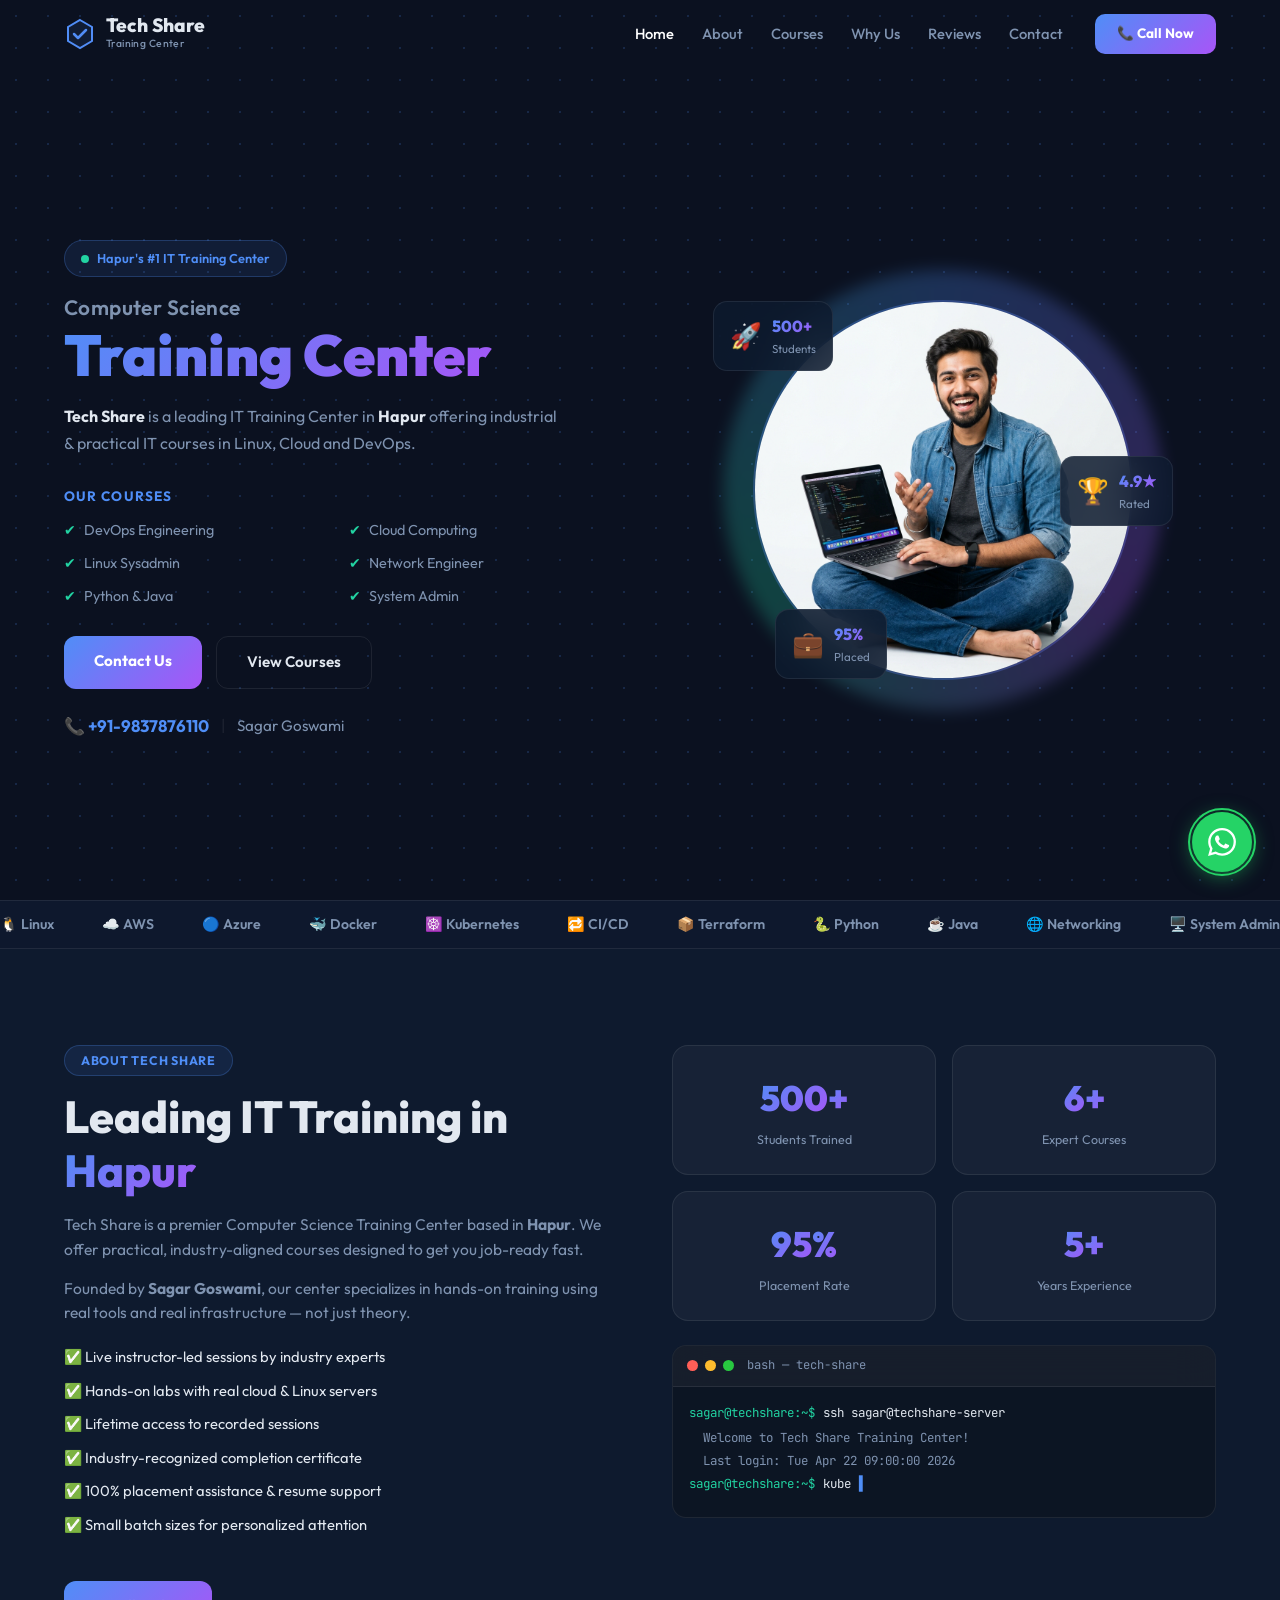
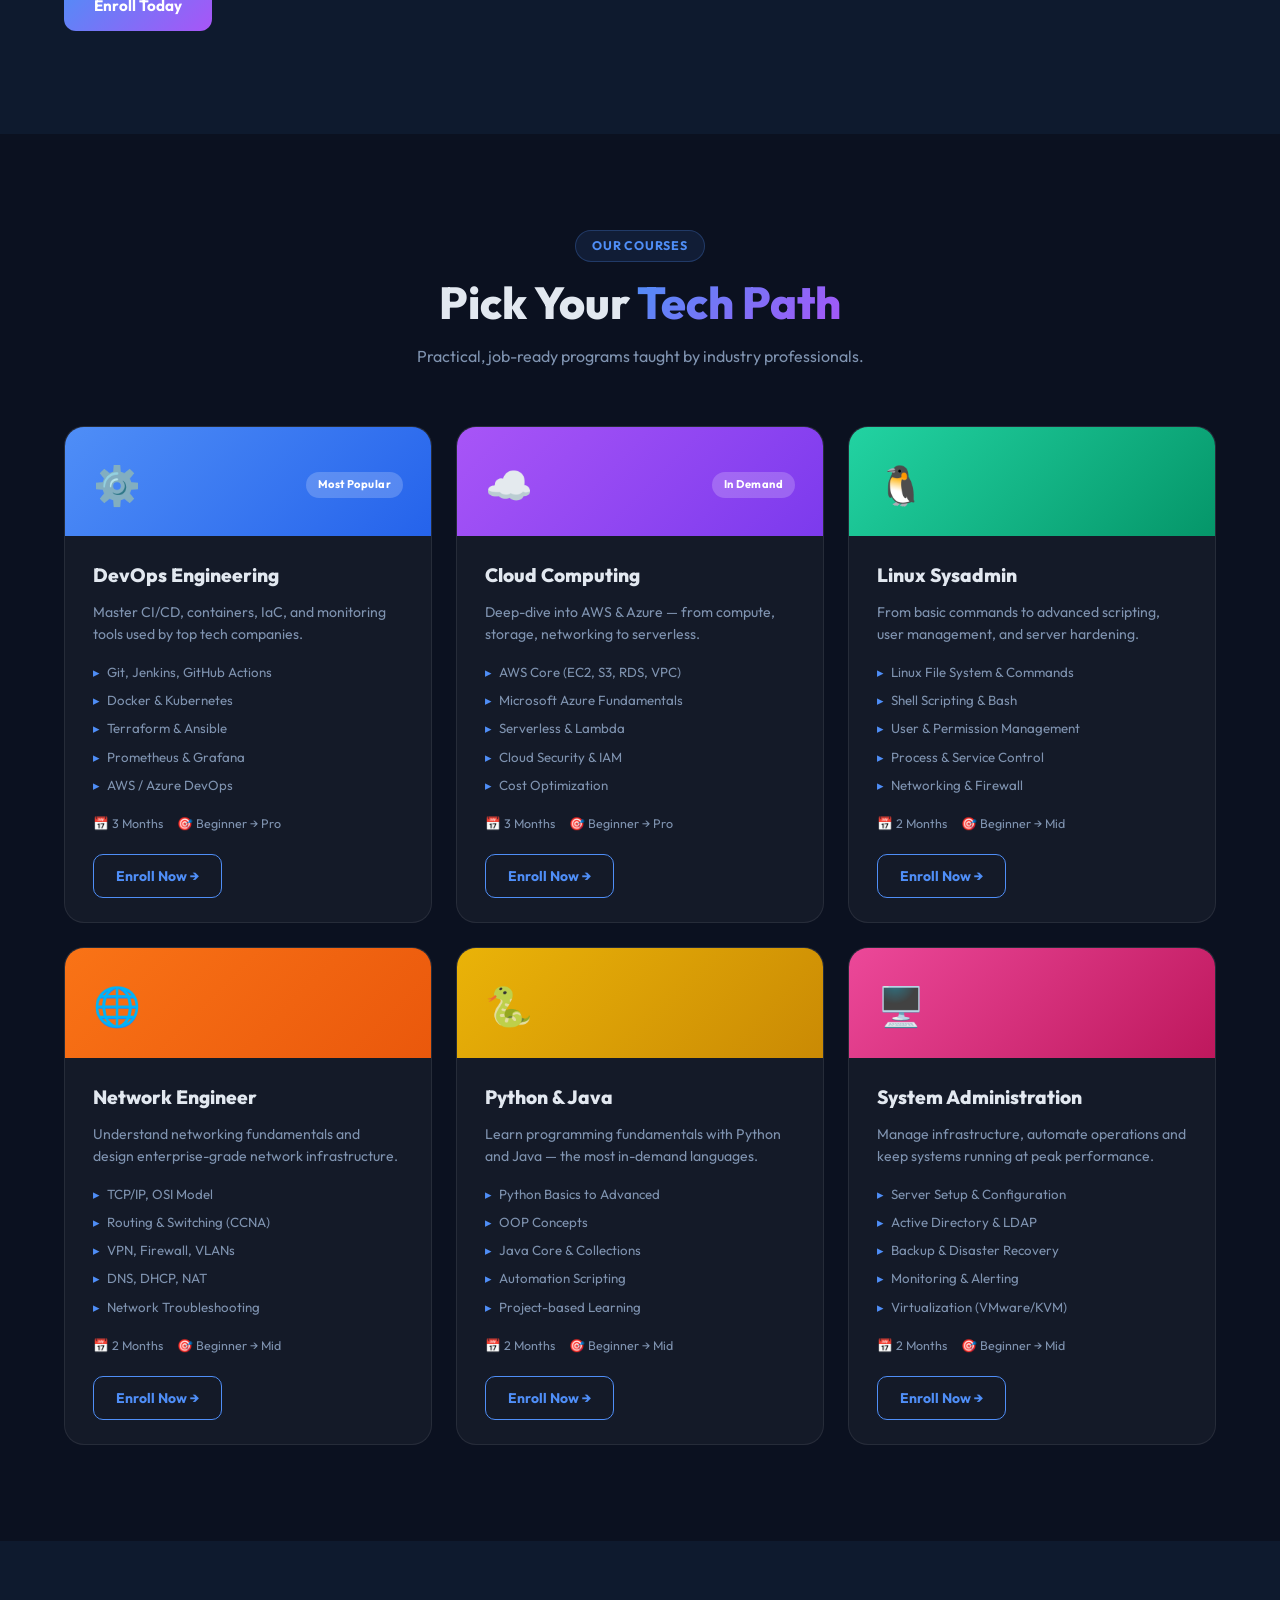
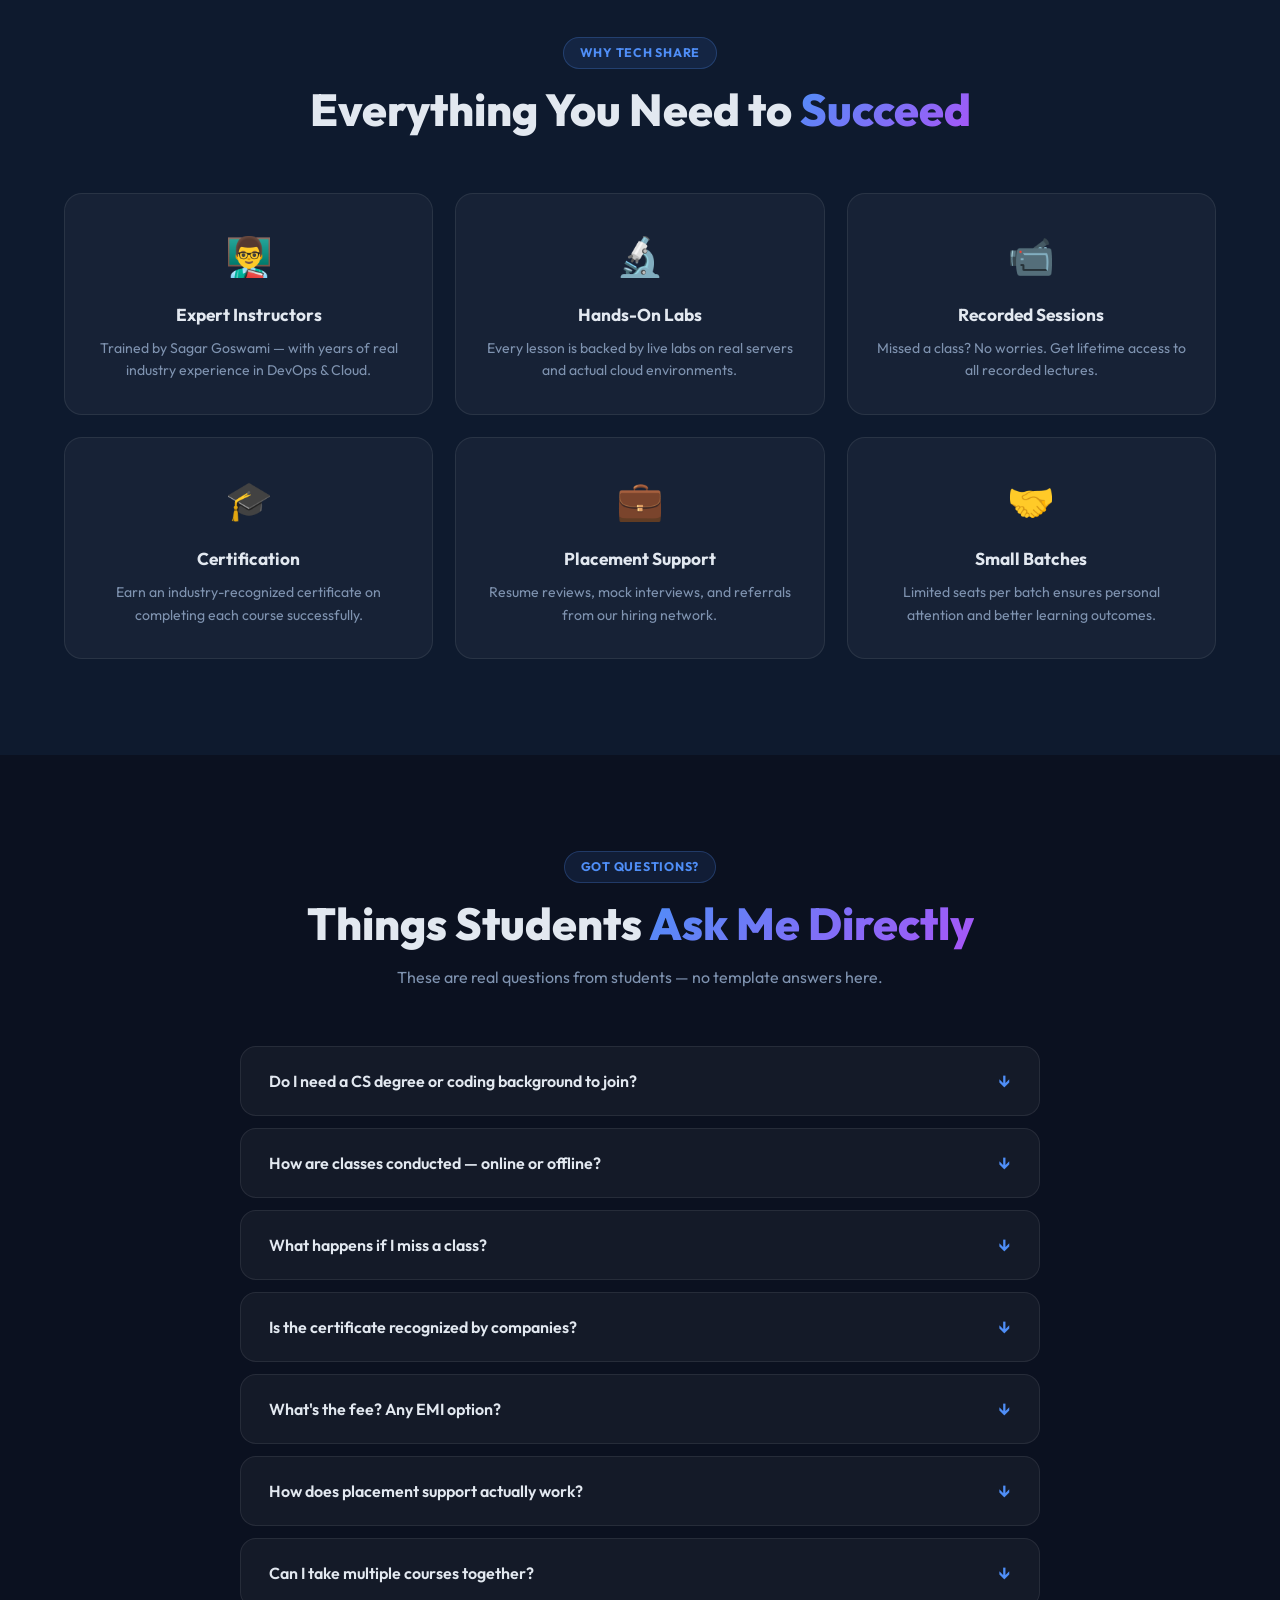
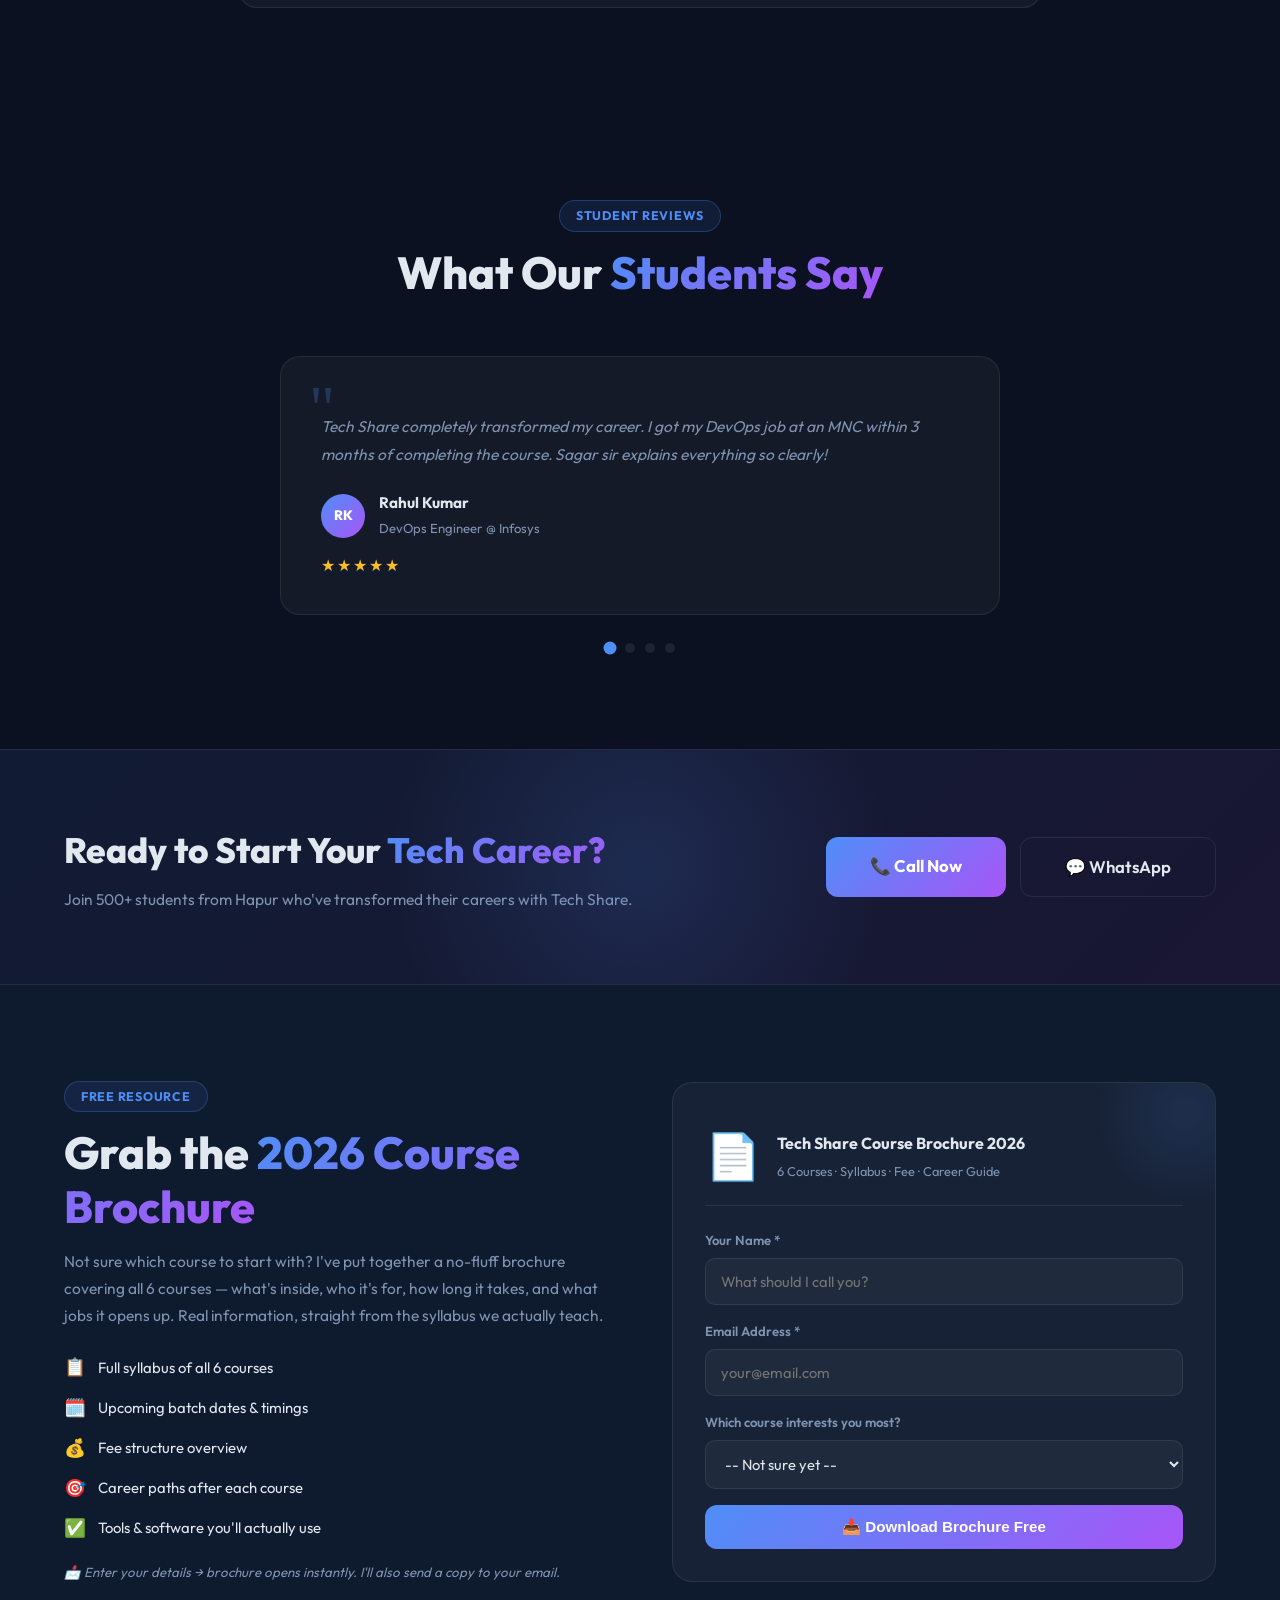
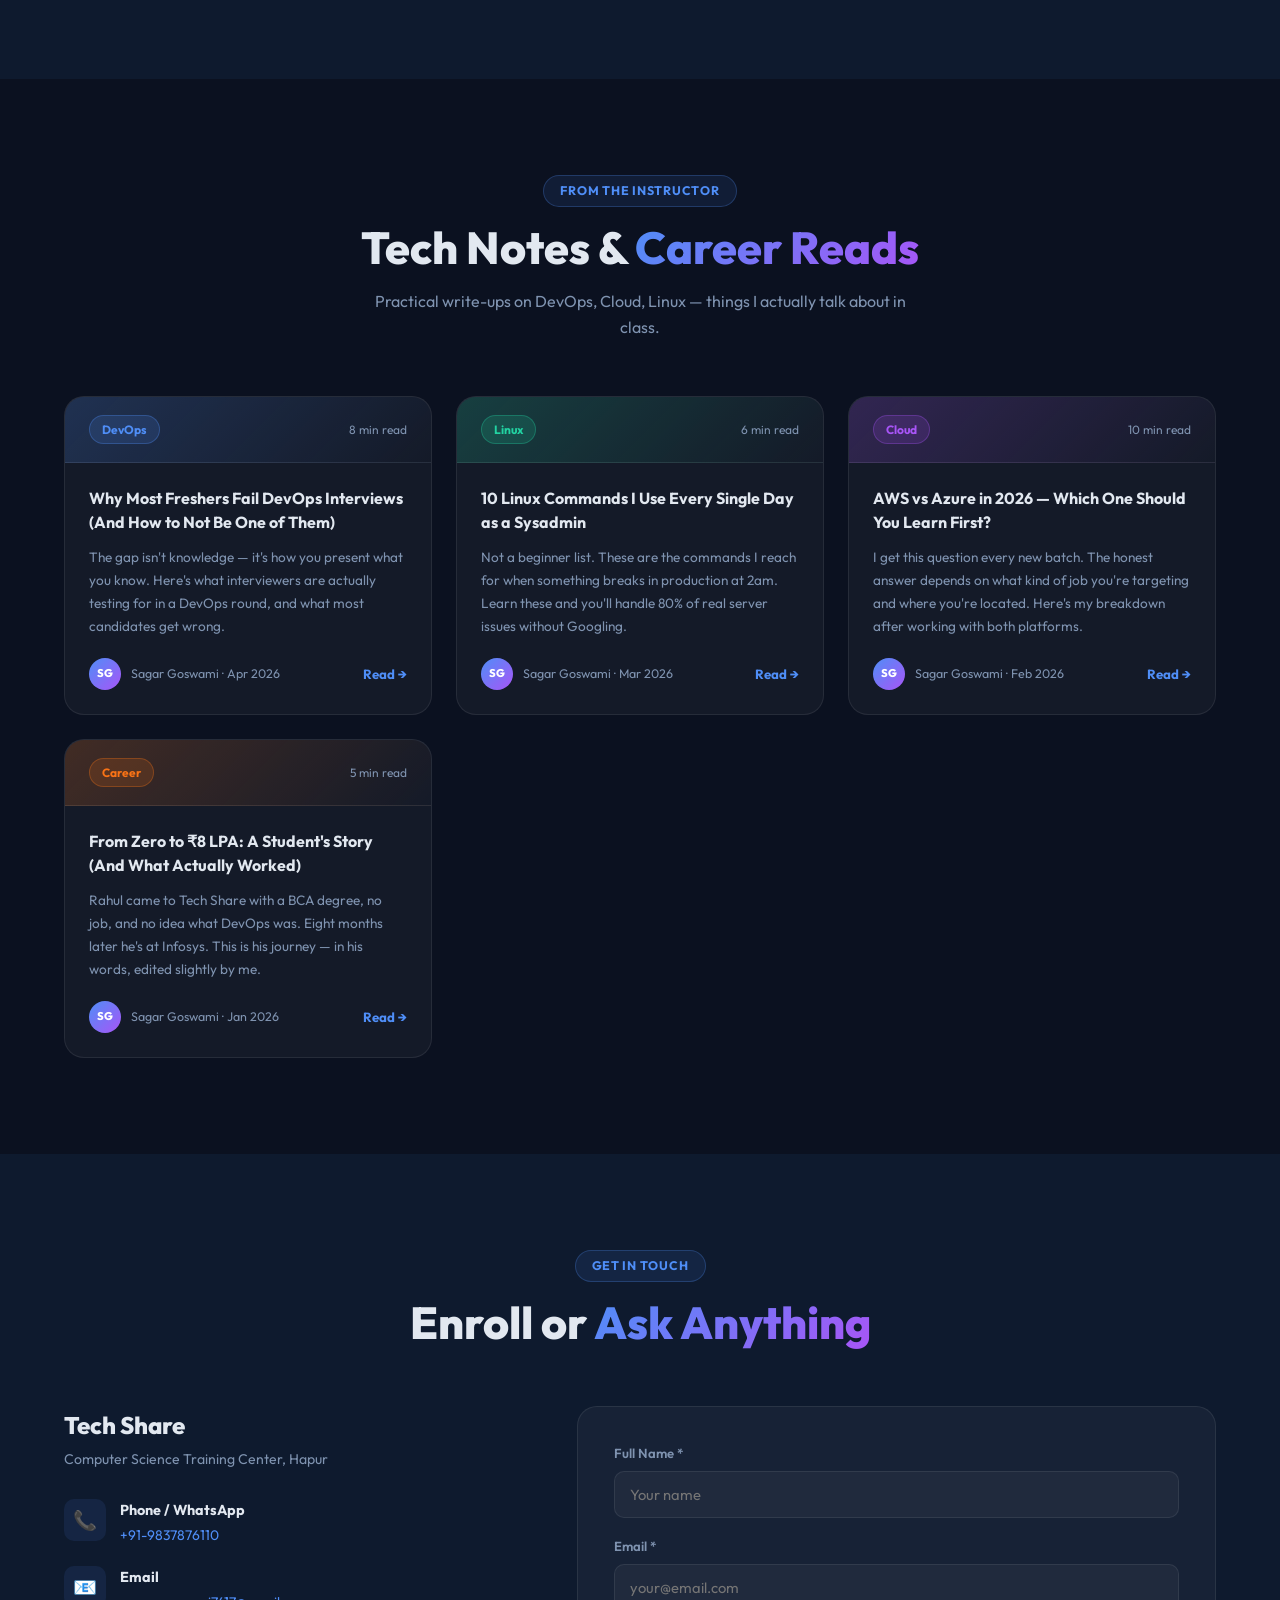
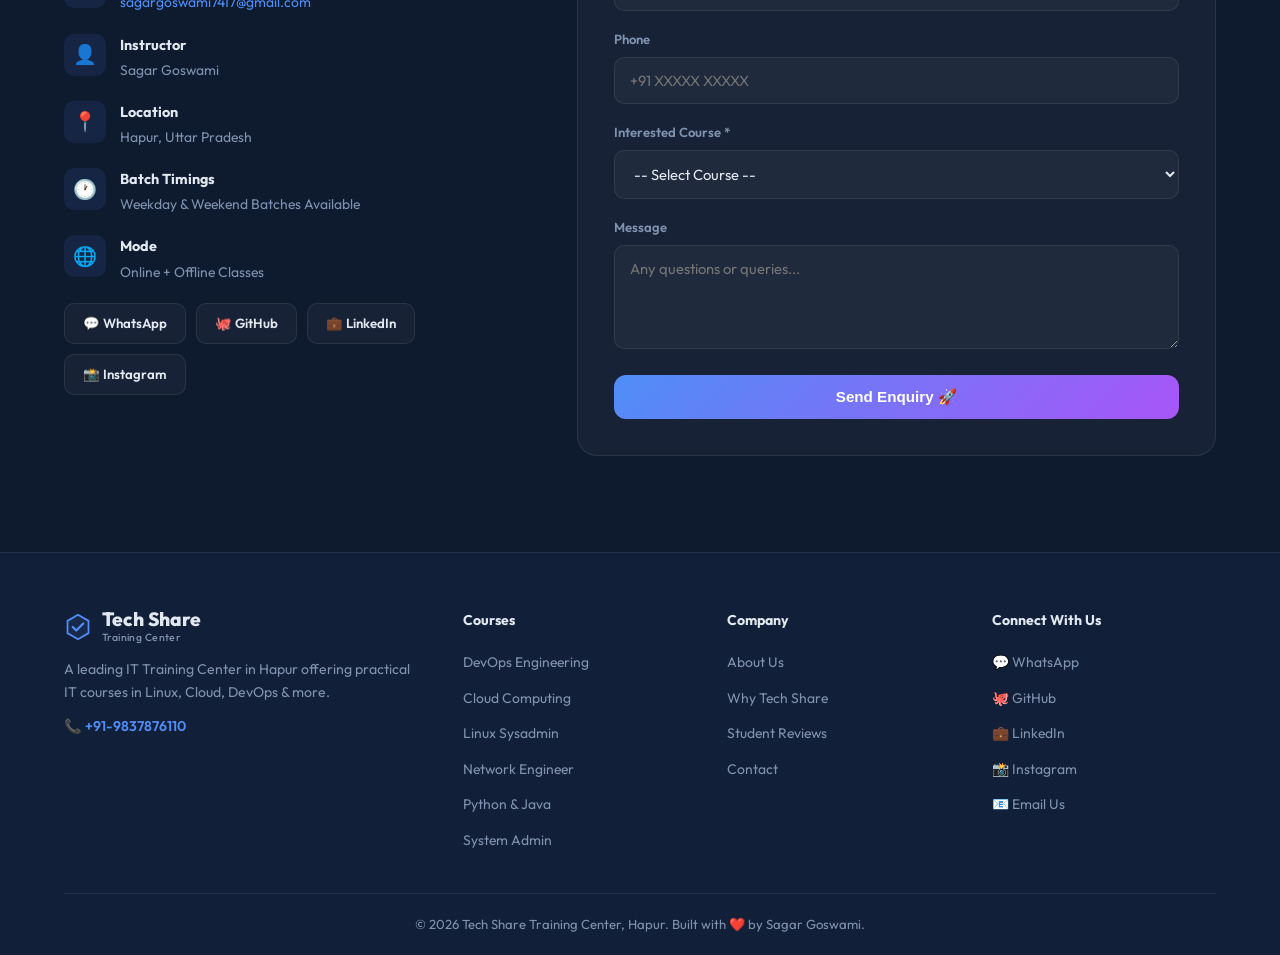
==== index.html @ 21c11d9f "deploy workflow" ====
<!DOCTYPE html>
<html lang="en">
<head>
  <meta charset="UTF-8" />
  <meta name="viewport" content="width=device-width, initial-scale=1.0" />

  <!-- PRIMARY SEO -->
  <title>Tech Share | Best DevOps, Cloud &amp; Linux Training Center in Hapur</title>
  <meta name="description" content="Tech Share is Hapur's #1 IT Training Center offering hands-on DevOps, Cloud Computing, Linux Sysadmin, Network Engineering, Python &amp; Java courses. Taught by Sagar Goswami. Call: +91-9837876110" />
  <meta name="keywords" content="DevOps course Hapur, Cloud Computing training Hapur, Linux course Hapur, IT training center Hapur, Sagar Goswami Tech Share, DevOps training UP, AWS training Hapur, Docker Kubernetes course, Python Java training, network engineer course, system admin course, computer science training Hapur, IT institute Hapur" />
  <meta name="author" content="Sagar Goswami - Tech Share Training Center" />
  <meta name="robots" content="index, follow" />
  <link rel="canonical" href="https://sagargoswami2001.github.io/tech-share/" />

  <!-- GEO / LOCAL SEO -->
  <meta name="geo.region" content="IN-UP" />
  <meta name="geo.placename" content="Hapur, Uttar Pradesh, India" />
  <meta name="geo.position" content="28.7273;77.7756" />
  <meta name="ICBM" content="28.7273, 77.7756" />

  <!-- OPEN GRAPH (Facebook, LinkedIn, WhatsApp link previews) -->
  <meta property="og:type" content="website" />
  <meta property="og:url" content="https://sagargoswami2001.github.io/tech-share/" />
  <meta property="og:title" content="Tech Share | Best DevOps &amp; Cloud Training Center in Hapur" />
  <meta property="og:description" content="Hapur's #1 IT Training Center. Hands-on DevOps, Cloud, Linux, Network &amp; Python courses by industry expert Sagar Goswami. 500+ students. 95% placement." />
  <meta property="og:image" content="https://sagargoswami2001.github.io/tech-share/hero.png" />
  <meta property="og:image:alt" content="Tech Share Training Center Hapur" />
  <meta property="og:site_name" content="Tech Share Training Center" />
  <meta property="og:locale" content="en_IN" />

  <!-- TWITTER CARD -->
  <meta name="twitter:card" content="summary_large_image" />
  <meta name="twitter:title" content="Tech Share | DevOps &amp; Cloud Training in Hapur" />
  <meta name="twitter:description" content="Join 500+ students. Hands-on DevOps, Cloud, Linux &amp; Python courses in Hapur. Call +91-9837876110" />
  <meta name="twitter:image" content="https://sagargoswami2001.github.io/tech-share/hero.png" />

  <!-- THEME -->
  <meta name="theme-color" content="#0b1120" />
  <link rel="icon" type="image/svg+xml" href="data:image/svg+xml,<svg xmlns='http://www.w3.org/2000/svg' viewBox='0 0 32 32'><text y='26' font-size='28'>⚙</text></svg>" />

  <!-- SCHEMA.ORG STRUCTURED DATA -->
  <script type="application/ld+json">
  {
    "@context": "https://schema.org",
    "@type": "EducationalOrganization",
    "name": "Tech Share Training Center",
    "alternateName": "Tech Share",
    "url": "https://sagargoswami2001.github.io/tech-share/",
    "description": "Tech Share is a leading IT Training Center in Hapur offering DevOps, Cloud Computing, Linux, Network Engineering, Python and Java courses.",
    "telephone": "+91-9837876110",
    "email": "sagargoswami7417@gmail.com",
    "address": {
      "@type": "PostalAddress",
      "addressLocality": "Hapur",
      "addressRegion": "Uttar Pradesh",
      "addressCountry": "IN"
    },
    "geo": { "@type": "GeoCoordinates", "latitude": 28.7273, "longitude": 77.7756 },
    "founder": {
      "@type": "Person",
      "name": "Sagar Goswami",
      "sameAs": ["https://github.com/sagargoswami2001","https://www.linkedin.com/in/sagargoswami2001/"]
    },
    "sameAs": ["https://github.com/sagargoswami2001","https://www.linkedin.com/in/sagargoswami2001/","http://www.instagram.com/its_ocean.2001"]
  }
  </script>

  <!-- FONTS & STYLES -->
  <link rel="preconnect" href="https://fonts.googleapis.com" />
  <link rel="preconnect" href="https://fonts.gstatic.com" crossorigin />
  <link href="https://fonts.googleapis.com/css2?family=Outfit:wght@300;400;500;600;700;800;900&family=JetBrains+Mono:wght@400;600&display=swap" rel="stylesheet" />
  <link rel="stylesheet" href="style.css" />
</head>

<body>

  <!-- NAVBAR -->
  <nav class="navbar" id="navbar">
    <div class="nav-container">
      <div class="nav-logo">
        <div class="logo-hex">
          <svg width="32" height="32" viewBox="0 0 32 32" fill="none">
            <path d="M16 2L28 9V23L16 30L4 23V9L16 2Z" stroke="url(#grad)" stroke-width="2" fill="rgba(79,142,247,0.1)"/>
            <path d="M10 16l4 4 8-8" stroke="url(#grad)" stroke-width="2.5" stroke-linecap="round" stroke-linejoin="round"/>
            <defs><linearGradient id="grad" x1="0" y1="0" x2="32" y2="32"><stop offset="0%" stop-color="#4f8ef7"/><stop offset="100%" stop-color="#a855f7"/></linearGradient></defs>
          </svg>
        </div>
        <div>
          <span class="logo-name">Tech Share</span>
          <span class="logo-sub">Training Center</span>
        </div>
      </div>
      <ul class="nav-links" id="nav-links">
        <li><a href="#home">Home</a></li>
        <li><a href="#about">About</a></li>
        <li><a href="#courses">Courses</a></li>
        <li><a href="#features">Why Us</a></li>
        <li><a href="#testimonials">Reviews</a></li>
        <li><a href="#contact">Contact</a></li>
      </ul>
      <a href="tel:+919837876110" class="btn-call">📞 Call Now</a>
      <button class="hamburger" id="hamburger" aria-label="Menu">
        <span></span><span></span><span></span>
      </button>
    </div>
  </nav>

  <!-- HERO -->
  <section class="hero" id="home">
    <div class="hero-dots"></div>
    <div class="hero-particles" id="particles"></div>
    <div class="hero-inner">
      <div class="hero-left">
        <div class="hero-badge">
          <span class="badge-dot"></span> Hapur's #1 IT Training Center
        </div>
        <h1 class="hero-title">
          <span class="title-small">Computer Science</span>
          <span class="gradient-text">Training Center</span>
        </h1>
        <p class="hero-desc">
          <strong>Tech Share</strong> is a leading IT Training Center in <strong>Hapur</strong> offering
          industrial &amp; practical IT courses in Linux, Cloud and DevOps.
        </p>

        <div class="hero-courses-list">
          <p class="list-label">Our Courses</p>
          <div class="list-grid">
            <div class="list-item"><span class="check">✔</span> DevOps Engineering</div>
            <div class="list-item"><span class="check">✔</span> Cloud Computing</div>
            <div class="list-item"><span class="check">✔</span> Linux Sysadmin</div>
            <div class="list-item"><span class="check">✔</span> Network Engineer</div>
            <div class="list-item"><span class="check">✔</span> Python &amp; Java</div>
            <div class="list-item"><span class="check">✔</span> System Admin</div>
          </div>
        </div>

        <div class="hero-actions">
          <a href="#contact" class="btn-primary">Contact Us</a>
          <a href="#courses" class="btn-ghost">View Courses</a>
        </div>
        <div class="hero-contact-line">
          <span class="contact-phone">📞 +91-9837876110</span>
          <span class="contact-sep">|</span>
          <span class="contact-name">Sagar Goswami</span>
        </div>
      </div>

      <div class="hero-right">
        <div class="hero-img-wrap">
          <div class="img-glow-ring"></div>
          <div class="img-circle">
            <img src="hero.png" alt="Tech instructor with laptop" class="hero-img" id="heroImg" />
          </div>
          <div class="float-card fc1">
            <span>🚀</span>
            <div><strong>500+</strong><p>Students</p></div>
          </div>
          <div class="float-card fc2">
            <span>🏆</span>
            <div><strong>4.9★</strong><p>Rated</p></div>
          </div>
          <div class="float-card fc3">
            <span>💼</span>
            <div><strong>95%</strong><p>Placed</p></div>
          </div>
        </div>
      </div>
    </div>
  </section>

  <!-- TICKER -->
  <div class="ticker-wrap">
    <div class="ticker-track">
      <span>🐧 Linux</span><span>☁️ AWS</span><span>🔵 Azure</span><span>🐳 Docker</span>
      <span>☸️ Kubernetes</span><span>🔁 CI/CD</span><span>📦 Terraform</span><span>🐍 Python</span>
      <span>☕ Java</span><span>🌐 Networking</span><span>🖥️ System Admin</span><span>🔒 Security</span>
      <span>🐧 Linux</span><span>☁️ AWS</span><span>🔵 Azure</span><span>🐳 Docker</span>
      <span>☸️ Kubernetes</span><span>🔁 CI/CD</span><span>📦 Terraform</span><span>🐍 Python</span>
    </div>
  </div>

  <!-- ABOUT -->
  <section class="about" id="about">
    <div class="container">
      <div class="about-grid">
        <div class="about-left reveal">
          <div class="section-tag">About Tech Share</div>
          <h2 class="section-title">Leading IT Training in <span class="gradient-text">Hapur</span></h2>
          <p>Tech Share is a premier Computer Science Training Center based in <strong>Hapur</strong>. We offer practical, industry-aligned courses designed to get you job-ready fast.</p>
          <p>Founded by <strong>Sagar Goswami</strong>, our center specializes in hands-on training using real tools and real infrastructure — not just theory.</p>
          <ul class="check-list">
            <li>✅ Live instructor-led sessions by industry experts</li>
            <li>✅ Hands-on labs with real cloud &amp; Linux servers</li>
            <li>✅ Lifetime access to recorded sessions</li>
            <li>✅ Industry-recognized completion certificate</li>
            <li>✅ 100% placement assistance &amp; resume support</li>
            <li>✅ Small batch sizes for personalized attention</li>
          </ul>
          <a href="#contact" class="btn-primary" style="margin-top:24px;display:inline-block">Enroll Today</a>
        </div>
        <div class="about-right reveal">
          <div class="stats-grid">
            <div class="stat-box">
              <span class="stat-n" data-target="500">0</span><span class="stat-suf">+</span>
              <p>Students Trained</p>
            </div>
            <div class="stat-box">
              <span class="stat-n" data-target="6">0</span><span class="stat-suf">+</span>
              <p>Expert Courses</p>
            </div>
            <div class="stat-box">
              <span class="stat-n" data-target="95">0</span><span class="stat-suf">%</span>
              <p>Placement Rate</p>
            </div>
            <div class="stat-box">
              <span class="stat-n" data-target="5">0</span><span class="stat-suf">+</span>
              <p>Years Experience</p>
            </div>
          </div>
          <div class="about-terminal reveal">
            <div class="term-bar">
              <span class="td red"></span><span class="td yellow"></span><span class="td green"></span>
              <span class="term-title">bash — tech-share</span>
            </div>
            <div class="term-body" id="termBody">
              <div class="tl"><span class="tp">sagar@techshare:~$</span> <span class="tc" id="tcmd"></span><span class="tcur">▌</span></div>
            </div>
          </div>
        </div>
      </div>
    </div>
  </section>

  <!-- COURSES -->
  <section class="courses" id="courses">
    <div class="container">
      <div class="section-header">
        <div class="section-tag">Our Courses</div>
        <h2 class="section-title">Pick Your <span class="gradient-text">Tech Path</span></h2>
        <p class="section-sub">Practical, job-ready programs taught by industry professionals.</p>
      </div>
      <div class="courses-grid">

        <div class="ccard reveal" id="course-devops">
          <div class="ccard-top" style="--g1:#4f8ef7;--g2:#2563eb">
            <span class="ccard-icon">⚙️</span>
            <span class="ccard-tag">Most Popular</span>
          </div>
          <div class="ccard-body">
            <h3>DevOps Engineering</h3>
            <p>Master CI/CD, containers, IaC, and monitoring tools used by top tech companies.</p>
            <ul>
              <li>Git, Jenkins, GitHub Actions</li>
              <li>Docker &amp; Kubernetes</li>
              <li>Terraform &amp; Ansible</li>
              <li>Prometheus &amp; Grafana</li>
              <li>AWS / Azure DevOps</li>
            </ul>
            <div class="ccard-meta"><span>📅 3 Months</span><span>🎯 Beginner → Pro</span></div>
            <a href="#contact" class="btn-enroll-card">Enroll Now →</a>
          </div>
        </div>

        <div class="ccard reveal" id="course-cloud">
          <div class="ccard-top" style="--g1:#a855f7;--g2:#7c3aed">
            <span class="ccard-icon">☁️</span>
            <span class="ccard-tag">In Demand</span>
          </div>
          <div class="ccard-body">
            <h3>Cloud Computing</h3>
            <p>Deep-dive into AWS &amp; Azure — from compute, storage, networking to serverless.</p>
            <ul>
              <li>AWS Core (EC2, S3, RDS, VPC)</li>
              <li>Microsoft Azure Fundamentals</li>
              <li>Serverless &amp; Lambda</li>
              <li>Cloud Security &amp; IAM</li>
              <li>Cost Optimization</li>
            </ul>
            <div class="ccard-meta"><span>📅 3 Months</span><span>🎯 Beginner → Pro</span></div>
            <a href="#contact" class="btn-enroll-card">Enroll Now →</a>
          </div>
        </div>

        <div class="ccard reveal" id="course-linux">
          <div class="ccard-top" style="--g1:#22d3a2;--g2:#059669">
            <span class="ccard-icon">🐧</span>
          </div>
          <div class="ccard-body">
            <h3>Linux Sysadmin</h3>
            <p>From basic commands to advanced scripting, user management, and server hardening.</p>
            <ul>
              <li>Linux File System &amp; Commands</li>
              <li>Shell Scripting &amp; Bash</li>
              <li>User &amp; Permission Management</li>
              <li>Process &amp; Service Control</li>
              <li>Networking &amp; Firewall</li>
            </ul>
            <div class="ccard-meta"><span>📅 2 Months</span><span>🎯 Beginner → Mid</span></div>
            <a href="#contact" class="btn-enroll-card">Enroll Now →</a>
          </div>
        </div>

        <div class="ccard reveal" id="course-network">
          <div class="ccard-top" style="--g1:#f97316;--g2:#ea580c">
            <span class="ccard-icon">🌐</span>
          </div>
          <div class="ccard-body">
            <h3>Network Engineer</h3>
            <p>Understand networking fundamentals and design enterprise-grade network infrastructure.</p>
            <ul>
              <li>TCP/IP, OSI Model</li>
              <li>Routing &amp; Switching (CCNA)</li>
              <li>VPN, Firewall, VLANs</li>
              <li>DNS, DHCP, NAT</li>
              <li>Network Troubleshooting</li>
            </ul>
            <div class="ccard-meta"><span>📅 2 Months</span><span>🎯 Beginner → Mid</span></div>
            <a href="#contact" class="btn-enroll-card">Enroll Now →</a>
          </div>
        </div>

        <div class="ccard reveal" id="course-python">
          <div class="ccard-top" style="--g1:#eab308;--g2:#ca8a04">
            <span class="ccard-icon">🐍</span>
          </div>
          <div class="ccard-body">
            <h3>Python &amp; Java</h3>
            <p>Learn programming fundamentals with Python and Java — the most in-demand languages.</p>
            <ul>
              <li>Python Basics to Advanced</li>
              <li>OOP Concepts</li>
              <li>Java Core &amp; Collections</li>
              <li>Automation Scripting</li>
              <li>Project-based Learning</li>
            </ul>
            <div class="ccard-meta"><span>📅 2 Months</span><span>🎯 Beginner → Mid</span></div>
            <a href="#contact" class="btn-enroll-card">Enroll Now →</a>
          </div>
        </div>

        <div class="ccard reveal" id="course-sysadmin">
          <div class="ccard-top" style="--g1:#ec4899;--g2:#be185d">
            <span class="ccard-icon">🖥️</span>
          </div>
          <div class="ccard-body">
            <h3>System Administration</h3>
            <p>Manage infrastructure, automate operations and keep systems running at peak performance.</p>
            <ul>
              <li>Server Setup &amp; Configuration</li>
              <li>Active Directory &amp; LDAP</li>
              <li>Backup &amp; Disaster Recovery</li>
              <li>Monitoring &amp; Alerting</li>
              <li>Virtualization (VMware/KVM)</li>
            </ul>
            <div class="ccard-meta"><span>📅 2 Months</span><span>🎯 Beginner → Mid</span></div>
            <a href="#contact" class="btn-enroll-card">Enroll Now →</a>
          </div>
        </div>

      </div>
    </div>
  </section>

  <!-- WHY US -->
  <section class="features" id="features">
    <div class="container">
      <div class="section-header">
        <div class="section-tag">Why Tech Share</div>
        <h2 class="section-title">Everything You Need to <span class="gradient-text">Succeed</span></h2>
      </div>
      <div class="feat-grid">
        <div class="feat-card reveal"><div class="feat-icon">👨‍🏫</div><h4>Expert Instructors</h4><p>Trained by Sagar Goswami — with years of real industry experience in DevOps &amp; Cloud.</p></div>
        <div class="feat-card reveal"><div class="feat-icon">🔬</div><h4>Hands-On Labs</h4><p>Every lesson is backed by live labs on real servers and actual cloud environments.</p></div>
        <div class="feat-card reveal"><div class="feat-icon">📹</div><h4>Recorded Sessions</h4><p>Missed a class? No worries. Get lifetime access to all recorded lectures.</p></div>
        <div class="feat-card reveal"><div class="feat-icon">🎓</div><h4>Certification</h4><p>Earn an industry-recognized certificate on completing each course successfully.</p></div>
        <div class="feat-card reveal"><div class="feat-icon">💼</div><h4>Placement Support</h4><p>Resume reviews, mock interviews, and referrals from our hiring network.</p></div>
        <div class="feat-card reveal"><div class="feat-icon">🤝</div><h4>Small Batches</h4><p>Limited seats per batch ensures personal attention and better learning outcomes.</p></div>
      </div>
    </div>
  </section>

  <!-- FAQ -->
  <section class="faq-section" id="faq">
    <div class="container">
      <div class="section-header">
        <div class="section-tag">Got Questions?</div>
        <h2 class="section-title">Things Students <span class="gradient-text">Ask Me Directly</span></h2>
        <p class="section-sub">These are real questions from students — no template answers here.</p>
      </div>
      <div class="faq-list">

        <div class="faq-item reveal" id="faq-1">
          <button class="faq-q" onclick="toggleFaq('faq-1')">
            <span>Do I need a CS degree or coding background to join?</span>
            <span class="faq-arrow">↓</span>
          </button>
          <div class="faq-a">
            <p>Absolutely not. I've taught students from commerce, arts, and science backgrounds. What matters is your intent to learn, not your degree. If you can use a computer and browse the internet, you can start. I build the foundation from scratch in every batch — no assumptions, no skipping basics.</p>
          </div>
        </div>

        <div class="faq-item reveal" id="faq-2">
          <button class="faq-q" onclick="toggleFaq('faq-2')">
            <span>How are classes conducted — online or offline?</span>
            <span class="faq-arrow">↓</span>
          </button>
          <div class="faq-a">
            <p>Both. If you're in Hapur or nearby, you can attend offline at our center. If you're from another city, we run parallel live online sessions on the same schedule. Either way, you get the same hands-on labs, same assignments, same attention. No pre-recorded videos dumped on you — every session is live.</p>
          </div>
        </div>

        <div class="faq-item reveal" id="faq-3">
          <button class="faq-q" onclick="toggleFaq('faq-3')">
            <span>What happens if I miss a class?</span>
            <span class="faq-arrow">↓</span>
          </button>
          <div class="faq-a">
            <p>Every session is recorded. Miss a class, and the recording is in your student portal within a few hours. You also get access to all past batch recordings — so if we covered a topic 2 batches ago that's relevant now, you can watch that too. Lifetime access, not just for the course duration.</p>
          </div>
        </div>

        <div class="faq-item reveal" id="faq-4">
          <button class="faq-q" onclick="toggleFaq('faq-4')">
            <span>Is the certificate recognized by companies?</span>
            <span class="faq-arrow">↓</span>
          </button>
          <div class="faq-a">
            <p>Our completion certificate carries weight because of the skills it represents — not just the paper. Companies hire based on what you can do in an interview and on the job. That said, our students have used this cert alongside their project portfolios to land roles at Infosys, TCS, Wipro, and several mid-sized IT firms. We also guide you toward vendor certifications like AWS, Azure, and Linux Foundation if you want official badges.</p>
          </div>
        </div>

        <div class="faq-item reveal" id="faq-5">
          <button class="faq-q" onclick="toggleFaq('faq-5')">
            <span>What's the fee? Any EMI option?</span>
            <span class="faq-arrow">↓</span>
          </button>
          <div class="faq-a">
            <p>Fees vary by course and batch type (weekday vs weekend). I keep them reasonable for Hapur — no Delhi pricing here. WhatsApp me at +91-9837876110 and I'll send you the complete fee structure. For students with genuine financial constraints, we do offer installment options on a case-by-case basis. I want learning to be accessible, not a financial burden.</p>
          </div>
        </div>

        <div class="faq-item reveal" id="faq-6">
          <button class="faq-q" onclick="toggleFaq('faq-6')">
            <span>How does placement support actually work?</span>
            <span class="faq-arrow">↓</span>
          </button>
          <div class="faq-a">
            <p>After course completion, I personally review your resume, help you build a project portfolio on GitHub, and prep you with mock interviews that mimic real HR + technical rounds. I also share active job openings from my professional network. I don't promise 100% placement — no honest institute can. But I do stay involved until you land something. Past students still WhatsApp me before interviews.</p>
          </div>
        </div>

        <div class="faq-item reveal" id="faq-7">
          <button class="faq-q" onclick="toggleFaq('faq-7')">
            <span>Can I take multiple courses together?</span>
            <span class="faq-arrow">↓</span>
          </button>
          <div class="faq-a">
            <p>You can, but I usually advise against rushing. Most students who do DevOps + Cloud together find it more effective than doing them back to back separately — there's natural overlap. But stacking 3-4 courses at once dilutes the learning. Come talk to me first, explain your goals and timeline, and I'll suggest the right combination and pacing for your situation.</p>
          </div>
        </div>

      </div>
    </div>
  </section>

  <!-- TESTIMONIALS -->
  <section class="testimonials" id="testimonials">
    <div class="container">
      <div class="section-header">
        <div class="section-tag">Student Reviews</div>
        <h2 class="section-title">What Our <span class="gradient-text">Students Say</span></h2>
      </div>
      <div class="tslider">
        <div class="tcard active">
          <div class="tquote">"</div>
          <p>Tech Share completely transformed my career. I got my DevOps job at an MNC within 3 months of completing the course. Sagar sir explains everything so clearly!</p>
          <div class="tauth"><div class="av">RK</div><div><strong>Rahul Kumar</strong><span>DevOps Engineer @ Infosys</span></div></div>
          <div class="tstars">★★★★★</div>
        </div>
        <div class="tcard">
          <div class="tquote">"</div>
          <p>The Linux + Cloud combo was exactly what my career needed. Practical labs on real cloud systems gave me the confidence to crack interviews. Highly recommended!</p>
          <div class="tauth"><div class="av">PS</div><div><strong>Priya Sharma</strong><span>Cloud Engineer @ TCS</span></div></div>
          <div class="tstars">★★★★★</div>
        </div>
        <div class="tcard">
          <div class="tquote">"</div>
          <p>Best institute in Hapur for DevOps training. The Network Engineering course was exceptional — from basics to enterprise-level configurations. Got placed within weeks!</p>
          <div class="tauth"><div class="av">AM</div><div><strong>Anil Mehta</strong><span>Network Admin @ Wipro</span></div></div>
          <div class="tstars">★★★★★</div>
        </div>
        <div class="tcard">
          <div class="tquote">"</div>
          <p>I joined for Python but ended up taking the full DevOps track. The quality is unmatched in this region. Sagar sir's dedication to students is truly remarkable.</p>
          <div class="tauth"><div class="av">SK</div><div><strong>Sneha Kulkarni</strong><span>DevOps Consultant @ Accenture</span></div></div>
          <div class="tstars">★★★★★</div>
        </div>
      </div>
      <div class="tdots" id="tdots">
        <button class="tdot active" onclick="goSlide(0)"></button>
        <button class="tdot" onclick="goSlide(1)"></button>
        <button class="tdot" onclick="goSlide(2)"></button>
        <button class="tdot" onclick="goSlide(3)"></button>
      </div>
    </div>
  </section>

  <!-- CTA -->
  <section class="cta-band">
    <div class="cta-glow"></div>
    <div class="container cta-inner">
      <div>
        <h2>Ready to Start Your <span class="gradient-text">Tech Career?</span></h2>
        <p>Join 500+ students from Hapur who've transformed their careers with Tech Share.</p>
      </div>
      <div class="cta-btns">
        <a href="tel:+919837876110" class="btn-primary btn-lg">📞 Call Now</a>
        <a href="https://wa.me/919837876110" class="btn-ghost btn-lg" target="_blank">💬 WhatsApp</a>
      </div>
    </div>
  </section>

  <!-- FREE DOWNLOAD -->
  <section class="download-section" id="download">
    <div class="container">
      <div class="dl-grid">
        <div class="dl-left reveal">
          <div class="section-tag">Free Resource</div>
          <h2 class="section-title">Grab the <span class="gradient-text">2026 Course Brochure</span></h2>
          <p class="dl-desc">Not sure which course to start with? I've put together a no-fluff brochure covering all 6 courses — what's inside, who it's for, how long it takes, and what jobs it opens up. Real information, straight from the syllabus we actually teach.</p>
          <ul class="dl-perks">
            <li><span class="dlp-icon">📋</span> Full syllabus of all 6 courses</li>
            <li><span class="dlp-icon">🗓️</span> Upcoming batch dates &amp; timings</li>
            <li><span class="dlp-icon">💰</span> Fee structure overview</li>
            <li><span class="dlp-icon">🎯</span> Career paths after each course</li>
            <li><span class="dlp-icon">✅</span> Tools &amp; software you'll actually use</li>
          </ul>
          <p class="dl-note">📩 Enter your details → brochure opens instantly. I'll also send a copy to your email.</p>
        </div>
        <div class="dl-right reveal">
          <div class="dl-card">
            <div class="dl-card-top">
              <div class="dl-pdf-icon">📄</div>
              <div>
                <strong>Tech Share Course Brochure 2026</strong>
                <p>6 Courses · Syllabus · Fee · Career Guide</p>
              </div>
            </div>
            <form id="dl-form" class="dl-form" action="https://formspree.io/f/xgorndjy" method="POST">
              <input type="hidden" name="_subject" value="Free Brochure Download — Tech Share" />
              <input type="hidden" name="type" value="brochure_download" />
              <div class="fg">
                <label for="dl-name">Your Name *</label>
                <input type="text" id="dl-name" name="name" placeholder="What should I call you?" required />
              </div>
              <div class="fg">
                <label for="dl-email">Email Address *</label>
                <input type="email" id="dl-email" name="email" placeholder="your@email.com" required />
              </div>
              <div class="fg">
                <label for="dl-interest">Which course interests you most?</label>
                <select id="dl-interest" name="interest">
                  <option value="">-- Not sure yet --</option>
                  <option>DevOps Engineering</option>
                  <option>Cloud Computing</option>
                  <option>Linux Sysadmin</option>
                  <option>Network Engineer</option>
                  <option>Python &amp; Java</option>
                  <option>System Administration</option>
                </select>
              </div>
              <button type="submit" class="btn-primary btn-full" id="dl-btn">📥 Download Brochure Free</button>
              <div class="dl-success" id="dl-success">✅ Opening brochure... also check your email shortly!</div>
            </form>
          </div>
        </div>
      </div>
    </div>
  </section>

  <!-- BLOG -->
  <section class="blog-section" id="blog">
    <div class="container">
      <div class="section-header">
        <div class="section-tag">From the Instructor</div>
        <h2 class="section-title">Tech Notes &amp; <span class="gradient-text">Career Reads</span></h2>
        <p class="section-sub">Practical write-ups on DevOps, Cloud, Linux — things I actually talk about in class.</p>
      </div>
      <div class="blog-grid">

        <article class="blog-card reveal">
          <div class="blog-top" style="--bc:#4f8ef7">
            <span class="blog-cat">DevOps</span>
            <span class="blog-read">8 min read</span>
          </div>
          <div class="blog-body">
            <h3>Why Most Freshers Fail DevOps Interviews (And How to Not Be One of Them)</h3>
            <p>The gap isn't knowledge — it's how you present what you know. Here's what interviewers are actually testing for in a DevOps round, and what most candidates get wrong.</p>
            <div class="blog-footer">
              <div class="blog-author">
                <div class="ba-av">SG</div>
                <span>Sagar Goswami · Apr 2026</span>
              </div>
              <a href="#contact" class="blog-read-btn">Read →</a>
            </div>
          </div>
        </article>

        <article class="blog-card reveal">
          <div class="blog-top" style="--bc:#22d3a2">
            <span class="blog-cat">Linux</span>
            <span class="blog-read">6 min read</span>
          </div>
          <div class="blog-body">
            <h3>10 Linux Commands I Use Every Single Day as a Sysadmin</h3>
            <p>Not a beginner list. These are the commands I reach for when something breaks in production at 2am. Learn these and you'll handle 80% of real server issues without Googling.</p>
            <div class="blog-footer">
              <div class="blog-author">
                <div class="ba-av">SG</div>
                <span>Sagar Goswami · Mar 2026</span>
              </div>
              <a href="#contact" class="blog-read-btn">Read →</a>
            </div>
          </div>
        </article>

        <article class="blog-card reveal">
          <div class="blog-top" style="--bc:#a855f7">
            <span class="blog-cat">Cloud</span>
            <span class="blog-read">10 min read</span>
          </div>
          <div class="blog-body">
            <h3>AWS vs Azure in 2026 — Which One Should You Learn First?</h3>
            <p>I get this question every new batch. The honest answer depends on what kind of job you're targeting and where you're located. Here's my breakdown after working with both platforms.</p>
            <div class="blog-footer">
              <div class="blog-author">
                <div class="ba-av">SG</div>
                <span>Sagar Goswami · Feb 2026</span>
              </div>
              <a href="#contact" class="blog-read-btn">Read →</a>
            </div>
          </div>
        </article>

        <article class="blog-card reveal">
          <div class="blog-top" style="--bc:#f97316">
            <span class="blog-cat">Career</span>
            <span class="blog-read">5 min read</span>
          </div>
          <div class="blog-body">
            <h3>From Zero to ₹8 LPA: A Student's Story (And What Actually Worked)</h3>
            <p>Rahul came to Tech Share with a BCA degree, no job, and no idea what DevOps was. Eight months later he's at Infosys. This is his journey — in his words, edited slightly by me.</p>
            <div class="blog-footer">
              <div class="blog-author">
                <div class="ba-av">SG</div>
                <span>Sagar Goswami · Jan 2026</span>
              </div>
              <a href="#contact" class="blog-read-btn">Read →</a>
            </div>
          </div>
        </article>

      </div>
    </div>
  </section>

  <!-- CONTACT -->
  <section class="contact" id="contact">
    <div class="container">
      <div class="section-header">
        <div class="section-tag">Get In Touch</div>
        <h2 class="section-title">Enroll or <span class="gradient-text">Ask Anything</span></h2>
      </div>
      <div class="contact-grid">
        <div class="cinfo reveal">
          <h3>Tech Share</h3>
          <p class="cinfo-sub">Computer Science Training Center, Hapur</p>
          <div class="ci-item"><div class="ci-icon">📞</div><div><strong>Phone / WhatsApp</strong><p><a href="tel:+919837876110">+91-9837876110</a></p></div></div>
          <div class="ci-item"><div class="ci-icon">📧</div><div><strong>Email</strong><p><a href="mailto:sagargoswami7417@gmail.com">sagargoswami7417@gmail.com</a></p></div></div>
          <div class="ci-item"><div class="ci-icon">👤</div><div><strong>Instructor</strong><p>Sagar Goswami</p></div></div>
          <div class="ci-item"><div class="ci-icon">📍</div><div><strong>Location</strong><p>Hapur, Uttar Pradesh</p></div></div>
          <div class="ci-item"><div class="ci-icon">🕐</div><div><strong>Batch Timings</strong><p>Weekday &amp; Weekend Batches Available</p></div></div>
          <div class="ci-item"><div class="ci-icon">🌐</div><div><strong>Mode</strong><p>Online + Offline Classes</p></div></div>
          <div class="social-row">
            <a href="https://wa.me/919837876110" class="soc-btn" id="soc-whatsapp" target="_blank">💬 WhatsApp</a>
            <a href="https://github.com/sagargoswami2001" class="soc-btn" id="soc-github" target="_blank">🐙 GitHub</a>
            <a href="https://www.linkedin.com/in/sagargoswami2001/" class="soc-btn" id="soc-linkedin" target="_blank">💼 LinkedIn</a>
            <a href="http://www.instagram.com/its_ocean.2001" class="soc-btn" id="soc-instagram" target="_blank">📸 Instagram</a>
          </div>
        </div>
        <!-- Form submits to Formspree → delivers to sagargoswami7417@gmail.com -->
        <form class="cform reveal" id="cform" action="https://formspree.io/f/xgorndjy" method="POST">
          <input type="hidden" name="_subject" value="New Enquiry from Tech Share Website" />
          <input type="hidden" name="_replyto" id="_replyto" value="" />
          <div class="fg"><label for="fname">Full Name *</label><input type="text" id="fname" name="name" placeholder="Your name" required /></div>
          <div class="fg"><label for="femail">Email *</label><input type="email" id="femail" name="email" placeholder="your@email.com" required oninput="document.getElementById('_replyto').value=this.value" /></div>
          <div class="fg"><label for="fphone">Phone</label><input type="tel" id="fphone" name="phone" placeholder="+91 XXXXX XXXXX" /></div>
          <div class="fg"><label for="fcourse">Interested Course *</label>
            <select id="fcourse" name="course" required>
              <option value="">-- Select Course --</option>
              <option>DevOps Engineering</option>
              <option>Cloud Computing</option>
              <option>Linux Sysadmin</option>
              <option>Network Engineer</option>
              <option>Python &amp; Java</option>
              <option>System Administration</option>
              <option>All Courses (Combo)</option>
            </select>
          </div>
          <div class="fg"><label for="fmsg">Message</label><textarea id="fmsg" name="message" rows="4" placeholder="Any questions or queries..."></textarea></div>
          <button type="submit" class="btn-primary btn-full" id="fsubmit">Send Enquiry 🚀</button>
          <div class="fsuccess" id="fsuccess">✅ Thank you! Sagar sir will contact you within 24 hours.</div>
        </form>
      </div>
    </div>
  </section>

  <!-- FOOTER -->
  <footer class="footer">
    <div class="container">
      <div class="footer-grid">
        <div class="fbrand">
          <div class="nav-logo" style="margin-bottom:12px">
            <div class="logo-hex">
              <svg width="28" height="28" viewBox="0 0 32 32" fill="none">
                <path d="M16 2L28 9V23L16 30L4 23V9L16 2Z" stroke="url(#g2)" stroke-width="2" fill="rgba(79,142,247,0.1)"/>
                <path d="M10 16l4 4 8-8" stroke="url(#g2)" stroke-width="2.5" stroke-linecap="round" stroke-linejoin="round"/>
                <defs><linearGradient id="g2" x1="0" y1="0" x2="32" y2="32"><stop offset="0%" stop-color="#4f8ef7"/><stop offset="100%" stop-color="#a855f7"/></linearGradient></defs>
              </svg>
            </div>
            <div><span class="logo-name">Tech Share</span><span class="logo-sub">Training Center</span></div>
          </div>
          <p>A leading IT Training Center in Hapur offering practical IT courses in Linux, Cloud, DevOps &amp; more.</p>
          <p style="margin-top:12px;color:#4f8ef7;font-weight:600">📞 +91-9837876110</p>
        </div>
        <div class="flinks">
          <h5>Courses</h5>
          <ul>
            <li><a href="#course-devops">DevOps Engineering</a></li>
            <li><a href="#course-cloud">Cloud Computing</a></li>
            <li><a href="#course-linux">Linux Sysadmin</a></li>
            <li><a href="#course-network">Network Engineer</a></li>
            <li><a href="#course-python">Python &amp; Java</a></li>
            <li><a href="#course-sysadmin">System Admin</a></li>
          </ul>
        </div>
        <div class="flinks">
          <h5>Company</h5>
          <ul>
            <li><a href="#about">About Us</a></li>
            <li><a href="#features">Why Tech Share</a></li>
            <li><a href="#testimonials">Student Reviews</a></li>
            <li><a href="#contact">Contact</a></li>
          </ul>
        </div>
        <div class="flinks">
          <h5>Connect With Us</h5>
          <ul>
            <li><a href="https://wa.me/919837876110" target="_blank">💬 WhatsApp</a></li>
            <li><a href="https://github.com/sagargoswami2001" target="_blank">🐙 GitHub</a></li>
            <li><a href="https://www.linkedin.com/in/sagargoswami2001/" target="_blank">💼 LinkedIn</a></li>
            <li><a href="http://www.instagram.com/its_ocean.2001" target="_blank">📸 Instagram</a></li>
            <li><a href="mailto:sagargoswami7417@gmail.com">📧 Email Us</a></li>
          </ul>
        </div>
      </div>
      <div class="footer-bottom">
        <p>© 2026 Tech Share Training Center, Hapur. Built with ❤️ by Sagar Goswami.</p>
      </div>
    </div>
  </footer>

  <!-- WHATSAPP FLOAT BUTTON -->
  <a href="https://wa.me/919837876110?text=Hi%20Sagar%20sir!%20I%20visited%20Tech%20Share%20website%20and%20want%20to%20know%20more%20about%20the%20courses." class="wa-float" id="wa-float" target="_blank" aria-label="Chat on WhatsApp">
    <svg width="28" height="28" viewBox="0 0 24 24" fill="white" xmlns="http://www.w3.org/2000/svg">
      <path d="M17.472 14.382c-.297-.149-1.758-.867-2.03-.967-.273-.099-.471-.148-.67.15-.197.297-.767.966-.94 1.164-.173.199-.347.223-.644.075-.297-.15-1.255-.463-2.39-1.475-.883-.788-1.48-1.761-1.653-2.059-.173-.297-.018-.458.13-.606.134-.133.298-.347.446-.52.149-.174.198-.298.298-.497.099-.198.05-.371-.025-.52-.075-.149-.669-1.612-.916-2.207-.242-.579-.487-.5-.669-.51-.173-.008-.371-.01-.57-.01-.198 0-.52.074-.792.372-.272.297-1.04 1.016-1.04 2.479 0 1.462 1.065 2.875 1.213 3.074.149.198 2.096 3.2 5.077 4.487.709.306 1.262.489 1.694.625.712.227 1.36.195 1.871.118.571-.085 1.758-.719 2.006-1.413.248-.694.248-1.289.173-1.413-.074-.124-.272-.198-.57-.347m-5.421 7.403h-.004a9.87 9.87 0 01-5.031-1.378l-.361-.214-3.741.982.998-3.648-.235-.374a9.86 9.86 0 01-1.51-5.26c.001-5.45 4.436-9.884 9.888-9.884 2.64 0 5.122 1.03 6.988 2.898a9.825 9.825 0 012.893 6.994c-.003 5.45-4.437 9.884-9.885 9.884m8.413-18.297A11.815 11.815 0 0012.05 0C5.495 0 .16 5.335.157 11.892c0 2.096.547 4.142 1.588 5.945L.057 24l6.305-1.654a11.882 11.882 0 005.683 1.448h.005c6.554 0 11.89-5.335 11.893-11.893a11.821 11.821 0 00-3.48-8.413z"/>
    </svg>
    <span class="wa-tooltip">Chat with Sagar sir!</span>
    <span class="wa-pulse"></span>
  </a>

  <script src="script.js"></script>
</body>
</html>
---- style.css ----
/* ===== RESET & BASE ===== */
*,*::before,*::after{box-sizing:border-box;margin:0;padding:0}
:root{
  --navy:#0b1120;--navy2:#0e1a2e;--navy3:#121f38;
  --blue:#4f8ef7;--blue2:#2563eb;--purple:#a855f7;--purple2:#7c3aed;
  --green:#22d3a2;--orange:#f97316;--yellow:#eab308;--pink:#ec4899;
  --text:#e2e8f0;--muted:#7f93b0;--card:rgba(255,255,255,0.04);--border:rgba(255,255,255,0.08);
  --grad:linear-gradient(135deg,#4f8ef7,#a855f7);
}
html{scroll-behavior:smooth}
body{font-family:'Outfit',sans-serif;background:var(--navy);color:var(--text);line-height:1.6;overflow-x:hidden}
a{text-decoration:none;color:inherit}
ul{list-style:none}
.container{max-width:1200px;margin:0 auto;padding:0 24px}
.gradient-text{background:var(--grad);-webkit-background-clip:text;-webkit-text-fill-color:transparent;background-clip:text}
.section-tag{display:inline-block;padding:5px 16px;background:rgba(79,142,247,0.1);border:1px solid rgba(79,142,247,0.25);border-radius:999px;font-size:.78rem;font-weight:700;color:var(--blue);letter-spacing:.06em;text-transform:uppercase;margin-bottom:14px}
.section-title{font-size:clamp(1.8rem,4vw,2.8rem);font-weight:800;line-height:1.2;margin-bottom:14px}
.section-sub{color:var(--muted);font-size:1rem;max-width:560px;margin:0 auto}
.section-header{text-align:center;margin-bottom:56px}
.btn-primary{display:inline-block;padding:13px 30px;background:var(--grad);color:#fff;font-weight:700;border-radius:12px;font-size:.95rem;transition:all .3s;border:none;cursor:pointer;position:relative;overflow:hidden;z-index:0}
.btn-primary:hover{transform:translateY(-2px);box-shadow:0 8px 28px rgba(79,142,247,.4)}
.btn-ghost{display:inline-block;padding:13px 30px;border:1px solid var(--border);color:var(--text);font-weight:600;border-radius:12px;font-size:.95rem;transition:all .3s;background:transparent}
.btn-ghost:hover{border-color:var(--blue);color:var(--blue);background:rgba(79,142,247,.08)}
.btn-lg{padding:16px 44px;font-size:1.05rem}
.btn-full{width:100%;text-align:center}
.reveal{opacity:0;transform:translateY(28px);transition:opacity .7s ease,transform .7s ease}
.reveal.visible{opacity:1;transform:translateY(0)}

/* ===== NAVBAR ===== */
.navbar{position:fixed;top:0;left:0;right:0;z-index:1000;padding:14px 0;transition:all .3s;background:transparent}
.navbar.scrolled{background:rgba(11,17,32,.88);backdrop-filter:blur(20px);border-bottom:1px solid var(--border);padding:10px 0}
.nav-container{max-width:1200px;margin:0 auto;padding:0 24px;display:flex;align-items:center;gap:32px}
.nav-logo{display:flex;align-items:center;gap:10px}
.logo-hex{display:flex;align-items:center;justify-content:center}
.logo-name{font-size:1.2rem;font-weight:800;display:block;line-height:1.1}
.logo-sub{font-size:.65rem;color:var(--muted);font-weight:500;display:block;letter-spacing:.04em}
.nav-links{display:flex;gap:28px;margin-left:auto}
.nav-links a{color:var(--muted);font-weight:500;font-size:.92rem;transition:color .2s}
.nav-links a:hover{color:#fff}
.btn-call{padding:9px 22px;background:var(--grad);color:#fff;font-weight:700;border-radius:10px;font-size:.85rem;white-space:nowrap;transition:all .3s;flex-shrink:0}
.btn-call:hover{transform:translateY(-2px);box-shadow:0 6px 20px rgba(79,142,247,.4)}
.hamburger{display:none;flex-direction:column;gap:5px;cursor:pointer;background:none;border:none;padding:4px;margin-left:auto}
.hamburger span{display:block;width:24px;height:2px;background:var(--text);border-radius:2px;transition:all .3s}

/* ===== HERO ===== */
.hero{min-height:100vh;display:flex;align-items:center;padding-top:80px;position:relative;overflow:hidden;background:var(--navy)}
.hero-dots{position:absolute;inset:0;background-image:radial-gradient(rgba(79,142,247,.18) 1px,transparent 1px);background-size:32px 32px;pointer-events:none}
.hero-particles{position:absolute;inset:0;pointer-events:none}
.particle{position:absolute;border-radius:50%;animation:floatP linear infinite;opacity:0}
@keyframes floatP{0%{transform:translateY(100vh) scale(0);opacity:0}10%{opacity:.5}90%{opacity:.5}100%{transform:translateY(-80px) scale(1);opacity:0}}
.hero-inner{max-width:1200px;margin:0 auto;padding:0 24px;display:grid;grid-template-columns:1fr 1fr;gap:60px;align-items:center;width:100%}
.hero-badge{display:inline-flex;align-items:center;gap:8px;padding:7px 16px;background:rgba(79,142,247,.1);border:1px solid rgba(79,142,247,.25);border-radius:999px;font-size:.8rem;font-weight:600;color:var(--blue);margin-bottom:20px}
.badge-dot{width:8px;height:8px;background:var(--green);border-radius:50%;animation:blink2 1.4s ease-in-out infinite}
@keyframes blink2{0%,100%{opacity:1}50%{opacity:.3}}
.hero-title{font-size:clamp(2rem,5vw,3.6rem);font-weight:900;line-height:1.05;margin-bottom:18px}
.title-small{display:block;font-size:clamp(1rem,2vw,1.3rem);font-weight:600;color:var(--muted);margin-bottom:6px;letter-spacing:.02em}
.hero-desc{color:var(--muted);font-size:1rem;margin-bottom:28px;max-width:500px;line-height:1.7}
.hero-desc strong{color:var(--text)}
.list-label{font-weight:700;font-size:.85rem;text-transform:uppercase;letter-spacing:.08em;color:var(--blue);margin-bottom:12px}
.list-grid{display:grid;grid-template-columns:1fr 1fr;gap:10px 24px;margin-bottom:28px}
.list-item{display:flex;align-items:center;gap:8px;font-size:.9rem;color:var(--muted)}
.check{color:var(--green);font-size:.9rem;flex-shrink:0}
.hero-actions{display:flex;gap:14px;flex-wrap:wrap;margin-bottom:24px}
.hero-contact-line{display:flex;align-items:center;gap:12px;flex-wrap:wrap}
.contact-phone{font-size:1.05rem;font-weight:700;color:var(--blue)}
.contact-sep{color:var(--border)}
.contact-name{color:var(--muted);font-size:.95rem}

/* HERO RIGHT */
.hero-right{display:flex;justify-content:center;align-items:center}
.hero-img-wrap{position:relative;width:420px;height:420px}
.img-circle{width:380px;height:380px;background:linear-gradient(135deg,rgba(79,142,247,.15),rgba(168,85,247,.1));border-radius:50%;overflow:hidden;border:2px solid rgba(79,142,247,.2);position:absolute;top:50%;left:50%;transform:translate(-50%,-50%);display:flex;align-items:flex-end;justify-content:center}
.hero-img{width:100%;height:100%;object-fit:cover;object-position:top}
.img-glow-ring{position:absolute;inset:-10px;border-radius:50%;background:conic-gradient(from 0deg,#4f8ef7,#a855f7,#22d3a2,#4f8ef7);animation:spinRing 6s linear infinite;opacity:.25;filter:blur(8px)}
@keyframes spinRing{to{transform:rotate(360deg)}}
.float-card{position:absolute;background:rgba(14,26,46,.85);border:1px solid var(--border);backdrop-filter:blur(20px);border-radius:14px;padding:12px 16px;display:flex;align-items:center;gap:10px;animation:floatCard 4s ease-in-out infinite}
.float-card span{font-size:1.6rem}
.float-card strong{display:block;font-size:1rem;font-weight:800;background:var(--grad);-webkit-background-clip:text;-webkit-text-fill-color:transparent;background-clip:text}
.float-card p{font-size:.72rem;color:var(--muted);margin:0}
.fc1{top:5%;left:-20px;animation-delay:0s}
.fc2{top:42%;right:-20px;animation-delay:1s}
.fc3{bottom:5%;left:10%;animation-delay:2s}
@keyframes floatCard{0%,100%{transform:translateY(0)}50%{transform:translateY(-10px)}}

/* TICKER */
.ticker-wrap{overflow:hidden;background:rgba(79,142,247,.06);border-top:1px solid var(--border);border-bottom:1px solid var(--border);padding:12px 0}
.ticker-track{display:flex;gap:48px;animation:ticker 22s linear infinite;white-space:nowrap}
.ticker-track span{font-size:.88rem;font-weight:600;color:var(--muted);flex-shrink:0}
@keyframes ticker{from{transform:translateX(0)}to{transform:translateX(-50%)}}

/* ===== ABOUT ===== */
.about{padding:96px 0;background:var(--navy2)}
.about-grid{display:grid;grid-template-columns:1fr 1fr;gap:64px;align-items:start}
.about-left p{color:var(--muted);margin-bottom:14px;font-size:.97rem}
.check-list{display:flex;flex-direction:column;gap:10px;margin:20px 0}
.check-list li{color:var(--text);font-size:.92rem}
.stats-grid{display:grid;grid-template-columns:1fr 1fr;gap:16px;margin-bottom:24px}
.stat-box{background:var(--card);border:1px solid var(--border);border-radius:16px;padding:24px 20px;text-align:center}
.stat-n{font-size:2.2rem;font-weight:900;background:var(--grad);-webkit-background-clip:text;-webkit-text-fill-color:transparent;background-clip:text}
.stat-suf{font-size:2.2rem;font-weight:900;background:var(--grad);-webkit-background-clip:text;-webkit-text-fill-color:transparent;background-clip:text}
.stat-box p{font-size:.78rem;color:var(--muted);margin-top:4px}

/* MINI TERMINAL */
.about-terminal{background:rgba(13,20,33,.8);border:1px solid var(--border);border-radius:14px;overflow:hidden;backdrop-filter:blur(20px)}
.term-bar{display:flex;align-items:center;gap:7px;padding:10px 14px;background:rgba(255,255,255,.04);border-bottom:1px solid var(--border)}
.td{width:11px;height:11px;border-radius:50%}
.td.red{background:#ff5f57}.td.yellow{background:#febc2e}.td.green{background:#28c840}
.term-title{font-size:.76rem;color:var(--muted);margin-left:6px;font-family:'JetBrains Mono',monospace}
.term-body{padding:16px;min-height:130px;font-family:'JetBrains Mono',monospace;font-size:.78rem}
.tl{display:flex;align-items:center;gap:8px;margin-bottom:6px}
.tp{color:var(--green);white-space:nowrap}
.tc{color:#e2e8f0}
.to{color:var(--muted);padding-left:14px;margin-bottom:3px}
.tcur{animation:blink .8s step-end infinite;color:var(--blue)}
@keyframes blink{50%{opacity:0}}

/* ===== COURSES ===== */
.courses{padding:96px 0;background:var(--navy)}
.courses-grid{display:grid;grid-template-columns:repeat(auto-fit,minmax(330px,1fr));gap:24px}
.ccard{background:var(--card);border:1px solid var(--border);border-radius:20px;overflow:hidden;transition:all .3s ease}
.ccard:hover{transform:translateY(-6px);border-color:rgba(79,142,247,.3);box-shadow:0 16px 48px rgba(0,0,0,.4)}
.ccard-top{padding:28px 28px 20px;background:linear-gradient(135deg,var(--g1),var(--g2));position:relative;display:flex;align-items:center;justify-content:space-between}
.ccard-icon{font-size:2.4rem}
.ccard-tag{background:rgba(255,255,255,.2);color:#fff;font-size:.7rem;font-weight:700;padding:4px 12px;border-radius:999px;letter-spacing:.04em}
.ccard-body{padding:24px 28px}
.ccard-body h3{font-size:1.2rem;font-weight:800;margin-bottom:10px}
.ccard-body p{color:var(--muted);font-size:.88rem;margin-bottom:16px}
.ccard-body ul{display:flex;flex-direction:column;gap:7px;margin-bottom:18px}
.ccard-body li{font-size:.83rem;color:var(--muted);padding-left:14px;position:relative}
.ccard-body li::before{content:'▸';position:absolute;left:0;color:var(--blue)}
.ccard-meta{display:flex;gap:14px;font-size:.78rem;color:var(--muted);margin-bottom:20px;flex-wrap:wrap}
.btn-enroll-card{display:inline-block;padding:10px 22px;border:1px solid var(--blue);color:var(--blue);font-weight:700;border-radius:10px;font-size:.87rem;transition:all .3s}
.btn-enroll-card:hover{background:var(--blue);color:#fff;box-shadow:0 4px 18px rgba(79,142,247,.35)}

/* ===== FEATURES ===== */
.features{padding:96px 0;background:var(--navy2)}
.feat-grid{display:grid;grid-template-columns:repeat(auto-fit,minmax(280px,1fr));gap:22px}
.feat-card{background:var(--card);border:1px solid var(--border);border-radius:18px;padding:32px 28px;text-align:center;transition:all .3s}
.feat-card:hover{transform:translateY(-4px);border-color:rgba(79,142,247,.3);box-shadow:0 0 40px rgba(79,142,247,.1)}
.feat-icon{font-size:2.4rem;margin-bottom:14px}
.feat-card h4{font-size:1.08rem;font-weight:700;margin-bottom:8px}
.feat-card p{color:var(--muted);font-size:.88rem}

/* ===== TESTIMONIALS ===== */
.testimonials{padding:96px 0;background:var(--navy)}
.tslider{position:relative;max-width:720px;margin:0 auto;min-height:220px}
.tcard{display:none;background:var(--card);border:1px solid var(--border);border-radius:20px;padding:36px 40px;position:relative;animation:fadeUp .5s ease}
.tcard.active{display:block}
@keyframes fadeUp{from{opacity:0;transform:translateY(16px)}to{opacity:1;transform:translateY(0)}}
.tquote{font-size:4rem;line-height:1;color:var(--blue);opacity:.25;position:absolute;top:20px;left:28px;font-family:serif}
.tcard p{color:var(--muted);font-size:.97rem;line-height:1.8;margin-bottom:22px;font-style:italic;padding-top:20px}
.tauth{display:flex;align-items:center;gap:14px;margin-bottom:12px}
.av{width:44px;height:44px;background:var(--grad);border-radius:50%;display:flex;align-items:center;justify-content:center;font-weight:800;font-size:.85rem;color:#fff;flex-shrink:0}
.tauth strong{display:block;font-weight:700;font-size:.95rem}
.tauth span{font-size:.82rem;color:var(--muted)}
.tstars{color:#fbbf24;font-size:1rem;letter-spacing:2px}
.tdots{display:flex;justify-content:center;gap:10px;margin-top:28px}
.tdot{width:10px;height:10px;background:var(--border);border:none;border-radius:50%;cursor:pointer;transition:all .3s}
.tdot.active{background:var(--blue);transform:scale(1.3)}

/* ===== CTA ===== */
.cta-band{padding:72px 24px;background:linear-gradient(135deg,rgba(79,142,247,.09),rgba(168,85,247,.09));border-top:1px solid var(--border);border-bottom:1px solid var(--border);position:relative;overflow:hidden}
.cta-glow{position:absolute;width:600px;height:400px;background:radial-gradient(circle,rgba(79,142,247,.15),transparent 70%);top:50%;left:50%;transform:translate(-50%,-50%);pointer-events:none}
.cta-inner{display:flex;align-items:center;justify-content:space-between;gap:32px;flex-wrap:wrap}
.cta-inner h2{font-size:clamp(1.5rem,3vw,2.2rem);font-weight:800;margin-bottom:8px}
.cta-inner p{color:var(--muted);font-size:.97rem}
.cta-btns{display:flex;gap:14px;flex-wrap:wrap;flex-shrink:0}

/* ===== CONTACT ===== */
.contact{padding:96px 0;background:var(--navy2)}
.contact-grid{display:grid;grid-template-columns:1fr 1.4fr;gap:56px;align-items:start}
.cinfo h3{font-size:1.5rem;font-weight:800;margin-bottom:4px}
.cinfo-sub{color:var(--muted);font-size:.88rem;margin-bottom:28px}
.ci-item{display:flex;align-items:flex-start;gap:14px;margin-bottom:20px}
.ci-icon{width:42px;height:42px;background:rgba(79,142,247,.1);border-radius:10px;display:flex;align-items:center;justify-content:center;font-size:1.2rem;flex-shrink:0}
.ci-item strong{display:block;font-weight:700;font-size:.9rem;margin-bottom:2px}
.ci-item p{color:var(--muted);font-size:.87rem}
.ci-item a{color:var(--blue)}
.social-row{display:flex;gap:10px;flex-wrap:wrap;margin-top:8px}
.soc-btn{padding:9px 18px;background:var(--card);border:1px solid var(--border);border-radius:10px;font-size:.83rem;font-weight:600;transition:all .3s}
.soc-btn:hover{border-color:var(--blue);color:var(--blue);transform:translateY(-2px)}
.cform{background:var(--card);border:1px solid var(--border);border-radius:20px;padding:36px}
.fg{margin-bottom:18px}
.fg label{display:block;font-size:.82rem;font-weight:600;color:var(--muted);margin-bottom:7px}
.fg input,.fg select,.fg textarea{width:100%;padding:13px 15px;background:rgba(255,255,255,.04);border:1px solid var(--border);border-radius:10px;color:var(--text);font-family:'Outfit',sans-serif;font-size:.92rem;transition:all .3s;outline:none}
.fg input:focus,.fg select:focus,.fg textarea:focus{border-color:var(--blue);box-shadow:0 0 0 3px rgba(79,142,247,.1)}
.fg select option{background:var(--navy3)}
.fg textarea{resize:vertical;min-height:90px}
.fsuccess{display:none;text-align:center;padding:14px;background:rgba(34,211,162,.1);border:1px solid rgba(34,211,162,.3);border-radius:10px;color:var(--green);font-weight:600;margin-top:14px;font-size:.88rem}

/* ===== FOOTER ===== */
.footer{background:var(--navy3);padding:56px 0 0;border-top:1px solid var(--border)}
.footer-grid{display:grid;grid-template-columns:1.6fr 1fr 1fr 1fr;gap:40px;margin-bottom:40px}
.fbrand p{color:var(--muted);font-size:.88rem;margin-top:8px}
.flinks h5{font-weight:700;font-size:.88rem;margin-bottom:18px;color:var(--text)}
.flinks ul{display:flex;flex-direction:column;gap:10px}
.flinks a{color:var(--muted);font-size:.87rem;transition:color .2s}
.flinks a:hover{color:var(--blue)}
.footer-bottom{border-top:1px solid var(--border);padding:20px 0;text-align:center}
.footer-bottom p{color:var(--muted);font-size:.82rem}

/* ===== RESPONSIVE ===== */
@media(max-width:1024px){
  .hero-inner{grid-template-columns:1fr;text-align:center;gap:40px}
  .hero-left{display:flex;flex-direction:column;align-items:center}
  .hero-desc,.list-grid,.hero-actions,.hero-contact-line{justify-content:center}
  .list-grid{max-width:440px}
  .hero-img-wrap{width:320px;height:320px}
  .img-circle{width:280px;height:280px}
  .about-grid{grid-template-columns:1fr}
  .contact-grid{grid-template-columns:1fr}
  .footer-grid{grid-template-columns:1fr 1fr}
}
@media(max-width:768px){
  .nav-links,.btn-call{display:none}
  .hamburger{display:flex}
  .nav-links.open{display:flex;flex-direction:column;position:fixed;top:68px;left:0;right:0;background:rgba(11,17,32,.97);padding:20px 24px;gap:18px;border-bottom:1px solid var(--border);backdrop-filter:blur(20px)}
  .hero-inner{padding-top:20px}
  .hero-img-wrap{width:260px;height:260px}
  .img-circle{width:220px;height:220px}
  .fc1,.fc2,.fc3{scale:.85}
  .courses-grid{grid-template-columns:1fr}
  .feat-grid{grid-template-columns:1fr}
  .footer-grid{grid-template-columns:1fr;gap:28px}
  .cta-inner{flex-direction:column;text-align:center}
  .cta-btns{justify-content:center}
  .about-grid{gap:40px}
}

/* ===== FAQ ===== */
.faq-section{padding:96px 0;background:var(--navy)}
.faq-list{max-width:800px;margin:0 auto;display:flex;flex-direction:column;gap:12px}
.faq-item{background:var(--card);border:1px solid var(--border);border-radius:16px;overflow:hidden;transition:border-color .3s}
.faq-item.open{border-color:rgba(79,142,247,.35)}
.faq-q{width:100%;background:none;border:none;padding:22px 28px;display:flex;align-items:center;justify-content:space-between;gap:16px;cursor:pointer;text-align:left;color:var(--text);font-family:'Outfit',sans-serif;font-size:1rem;font-weight:600}
.faq-q:hover{color:var(--blue)}
.faq-arrow{font-size:1.2rem;color:var(--blue);transition:transform .35s;flex-shrink:0}
.faq-item.open .faq-arrow{transform:rotate(180deg)}
.faq-a{max-height:0;overflow:hidden;transition:max-height .4s ease,padding .3s}
.faq-item.open .faq-a{max-height:300px;padding-bottom:4px}
.faq-a p{padding:0 28px 20px;color:var(--muted);font-size:.93rem;line-height:1.8}

/* ===== FREE DOWNLOAD ===== */
.download-section{padding:96px 0;background:var(--navy2)}
.dl-grid{display:grid;grid-template-columns:1fr 1fr;gap:64px;align-items:center}
.dl-desc{color:var(--muted);font-size:.97rem;margin-bottom:24px;line-height:1.75}
.dl-perks{display:flex;flex-direction:column;gap:12px;margin-bottom:20px}
.dl-perks li{display:flex;align-items:center;gap:12px;font-size:.93rem;color:var(--text)}
.dlp-icon{font-size:1.1rem;flex-shrink:0}
.dl-note{font-size:.83rem;color:var(--muted);font-style:italic;margin-top:8px}
.dl-card{background:var(--card);border:1px solid var(--border);border-radius:20px;padding:32px;position:relative;overflow:hidden}
.dl-card::before{content:'';position:absolute;top:-60px;right:-60px;width:180px;height:180px;background:radial-gradient(circle,rgba(79,142,247,.12),transparent 70%);pointer-events:none}
.dl-card-top{display:flex;align-items:center;gap:16px;padding:16px 0 24px;border-bottom:1px solid var(--border);margin-bottom:24px}
.dl-pdf-icon{font-size:2.8rem;line-height:1}
.dl-card-top strong{display:block;font-size:1rem;font-weight:700;margin-bottom:4px}
.dl-card-top p{font-size:.8rem;color:var(--muted)}
.dl-form .fg{margin-bottom:16px}
.dl-success{display:none;margin-top:14px;text-align:center;padding:13px;background:rgba(34,211,162,.1);border:1px solid rgba(34,211,162,.3);border-radius:10px;color:var(--green);font-weight:600;font-size:.87rem}

/* ===== BLOG ===== */
.blog-section{padding:96px 0;background:var(--navy)}
.blog-grid{display:grid;grid-template-columns:repeat(auto-fit,minmax(280px,1fr));gap:24px}
.blog-card{background:var(--card);border:1px solid var(--border);border-radius:20px;overflow:hidden;transition:all .3s ease;display:flex;flex-direction:column}
.blog-card:hover{transform:translateY(-5px);border-color:rgba(79,142,247,.3);box-shadow:0 16px 48px rgba(0,0,0,.35)}
.blog-top{padding:18px 24px;background:linear-gradient(135deg,color-mix(in srgb,var(--bc) 20%,transparent),transparent);border-bottom:1px solid var(--border);display:flex;align-items:center;justify-content:space-between}
.blog-cat{font-size:.75rem;font-weight:700;color:var(--bc);background:color-mix(in srgb,var(--bc) 15%,transparent);padding:4px 12px;border-radius:999px;border:1px solid color-mix(in srgb,var(--bc) 30%,transparent)}
.blog-read{font-size:.75rem;color:var(--muted)}
.blog-body{padding:24px;flex:1;display:flex;flex-direction:column}
.blog-body h3{font-size:1rem;font-weight:700;line-height:1.45;margin-bottom:12px;color:var(--text)}
.blog-body p{font-size:.85rem;color:var(--muted);line-height:1.7;flex:1;margin-bottom:20px}
.blog-footer{display:flex;align-items:center;justify-content:space-between;margin-top:auto}
.blog-author{display:flex;align-items:center;gap:10px}
.ba-av{width:32px;height:32px;background:var(--grad);border-radius:50%;display:flex;align-items:center;justify-content:center;font-size:.7rem;font-weight:800;color:#fff;flex-shrink:0}
.blog-author span{font-size:.78rem;color:var(--muted)}
.blog-read-btn{font-size:.83rem;font-weight:700;color:var(--blue);transition:all .2s}
.blog-read-btn:hover{color:#fff;text-decoration:underline}

/* ===== WHATSAPP FLOAT ===== */
.wa-float{position:fixed;bottom:28px;right:28px;width:60px;height:60px;background:#25d366;border-radius:50%;display:flex;align-items:center;justify-content:center;z-index:9999;box-shadow:0 4px 20px rgba(37,211,102,.5);transition:all .3s ease;animation:waPop .5s ease 2s both}
.wa-float:hover{transform:scale(1.12);box-shadow:0 6px 30px rgba(37,211,102,.65)}
.wa-float:hover .wa-tooltip{opacity:1;transform:translateX(0)}
.wa-tooltip{position:absolute;right:72px;background:rgba(10,20,35,.95);color:#fff;padding:8px 14px;border-radius:10px;font-size:.82rem;font-weight:600;white-space:nowrap;opacity:0;transform:translateX(8px);transition:all .3s;pointer-events:none;border:1px solid var(--border)}
.wa-pulse{position:absolute;inset:-4px;border-radius:50%;border:2px solid #25d366;animation:waPulse 2s ease-out infinite}
@keyframes waPulse{0%{transform:scale(1);opacity:.8}100%{transform:scale(1.6);opacity:0}}
@keyframes waPop{from{transform:scale(0);opacity:0}to{transform:scale(1);opacity:1}}

@media(max-width:768px){
  .dl-grid{grid-template-columns:1fr}
  .blog-grid{grid-template-columns:1fr}
  .wa-float{bottom:20px;right:20px;width:54px;height:54px}
  .wa-tooltip{display:none}
  .faq-q{padding:18px 20px;font-size:.93rem}
  .faq-a p{padding:0 20px 16px}
}
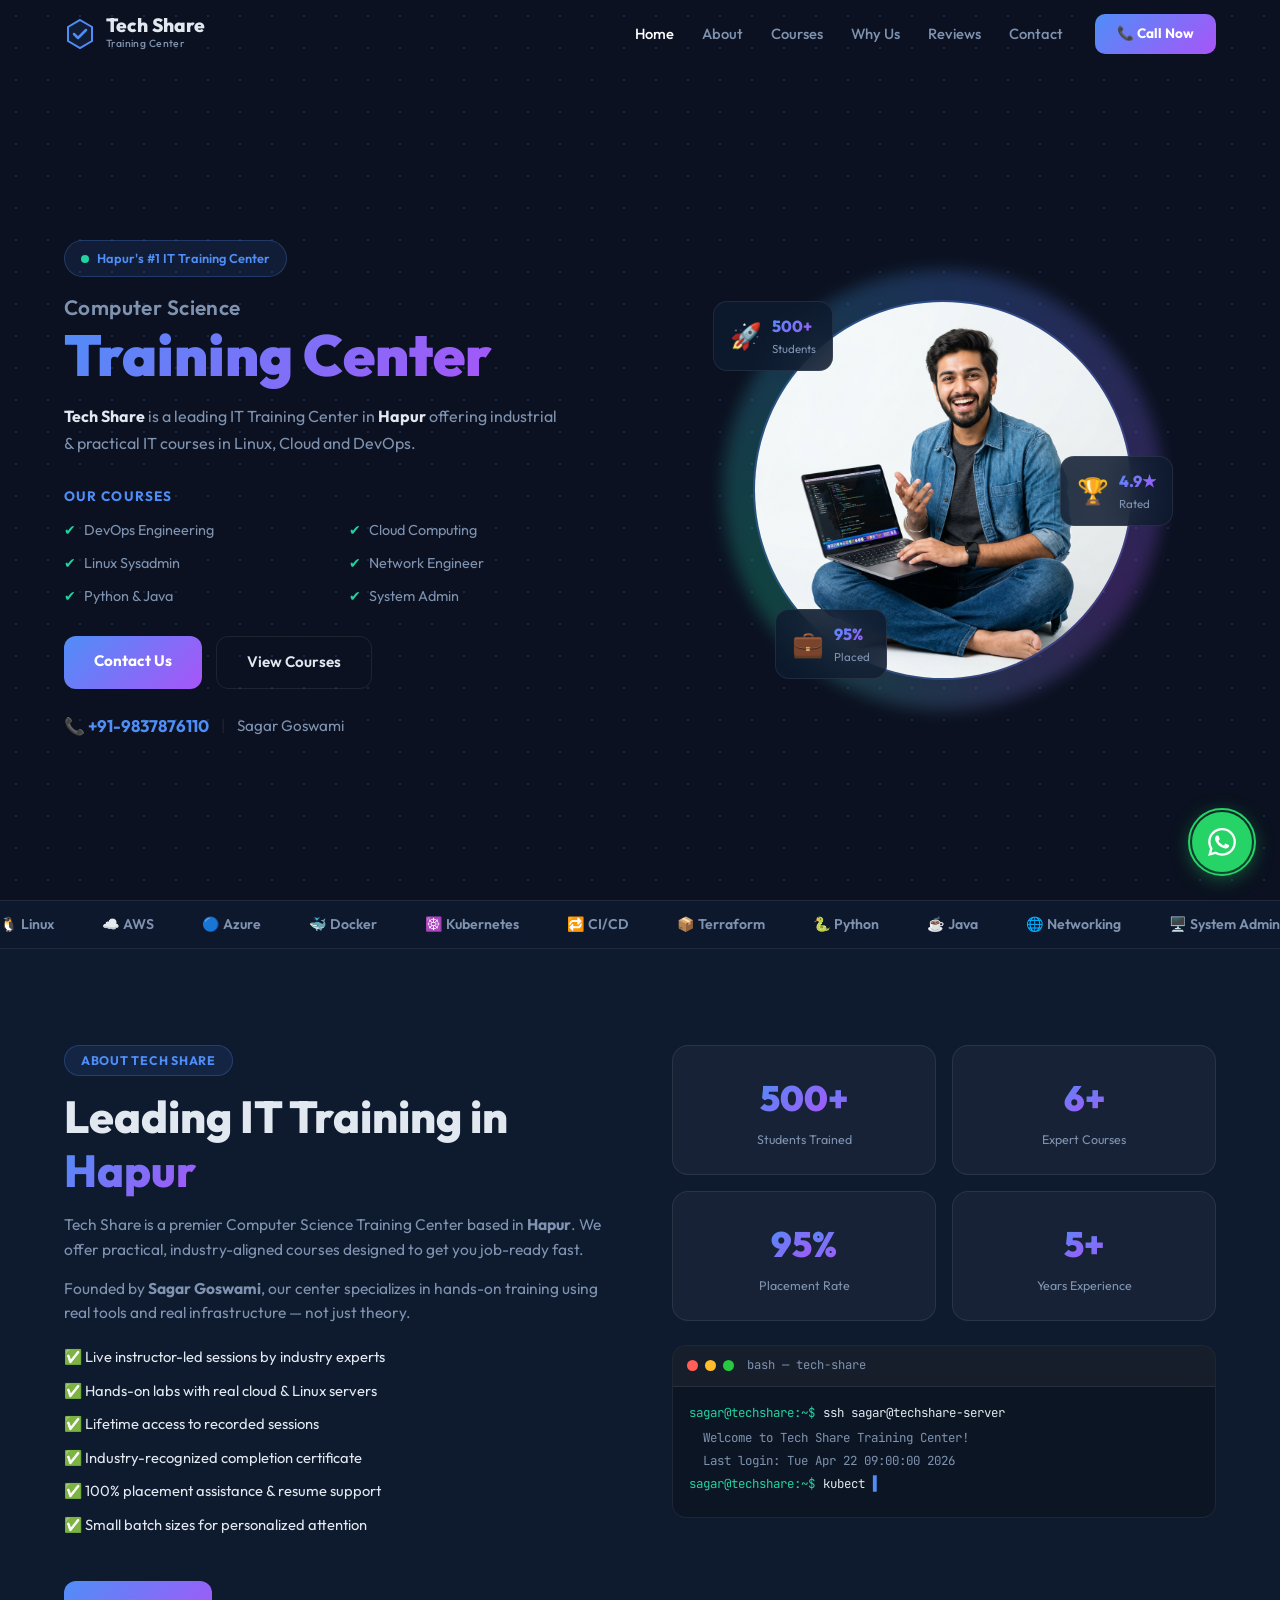
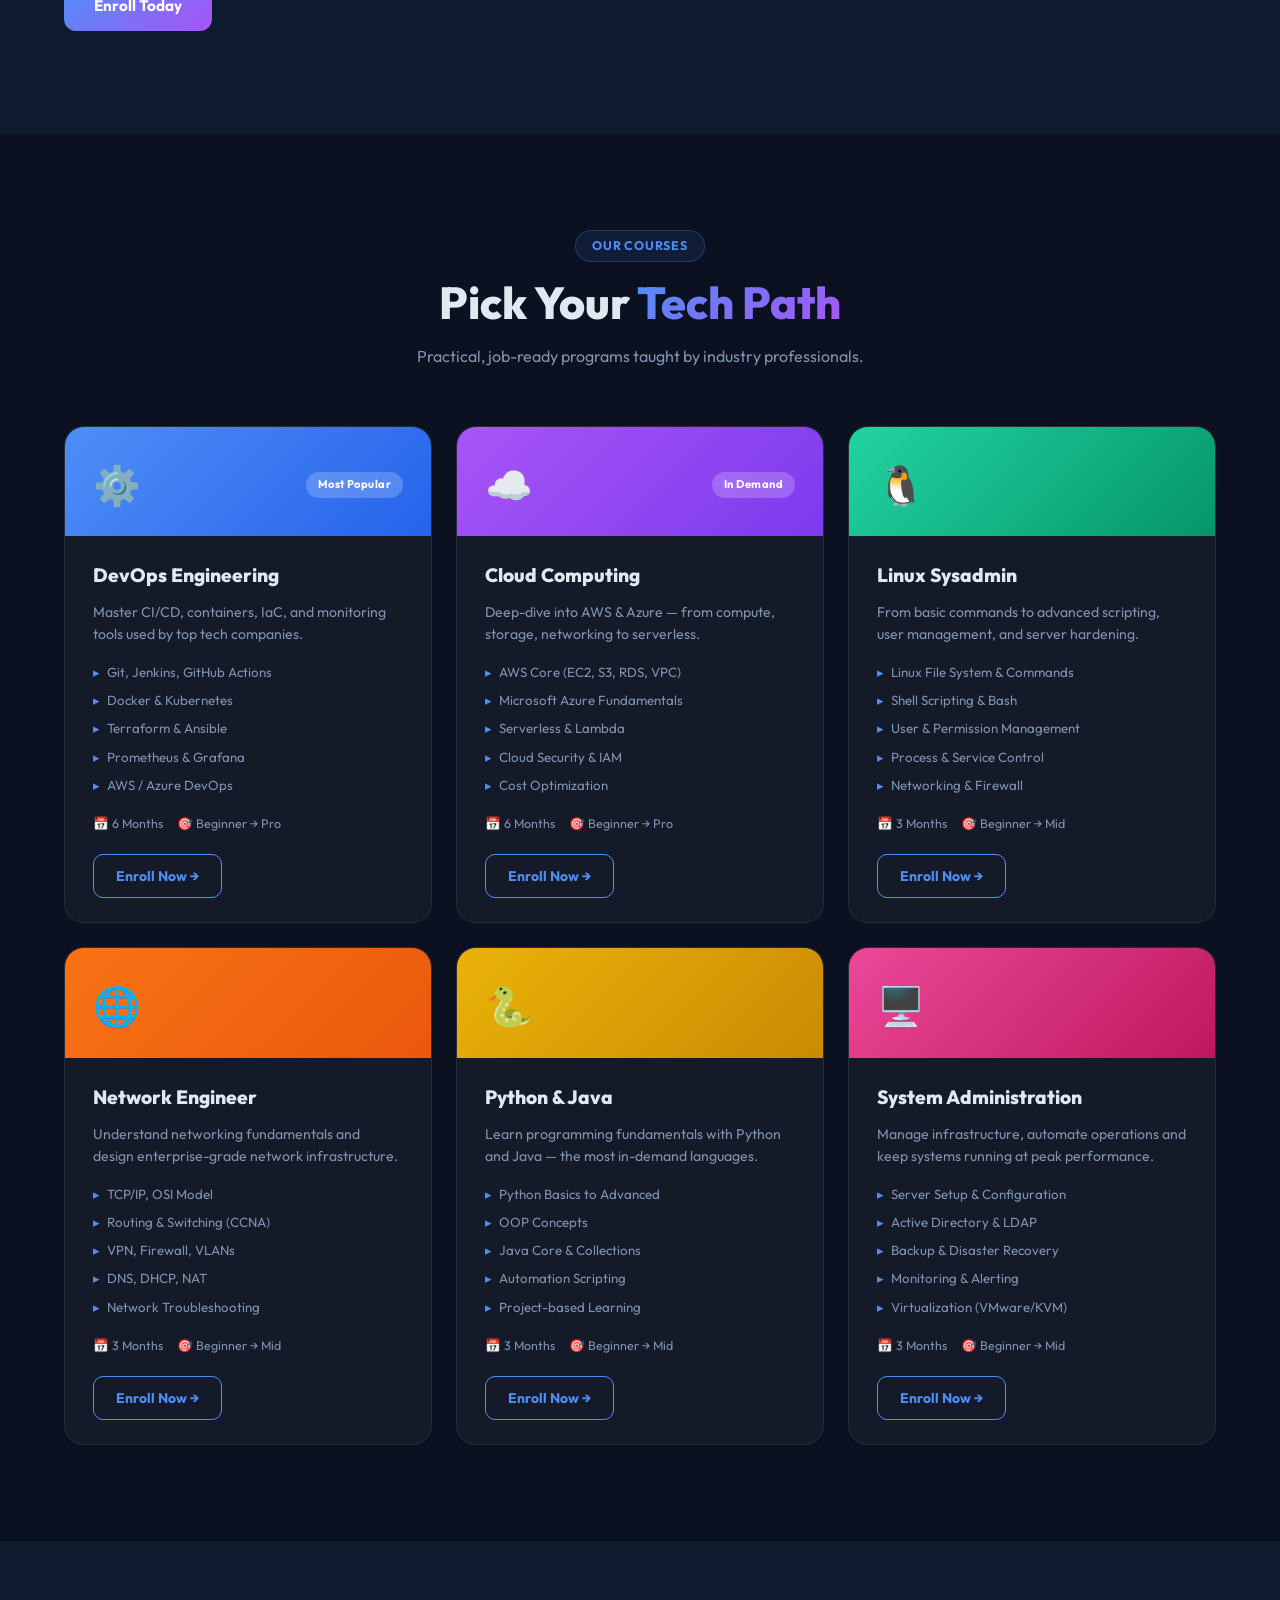
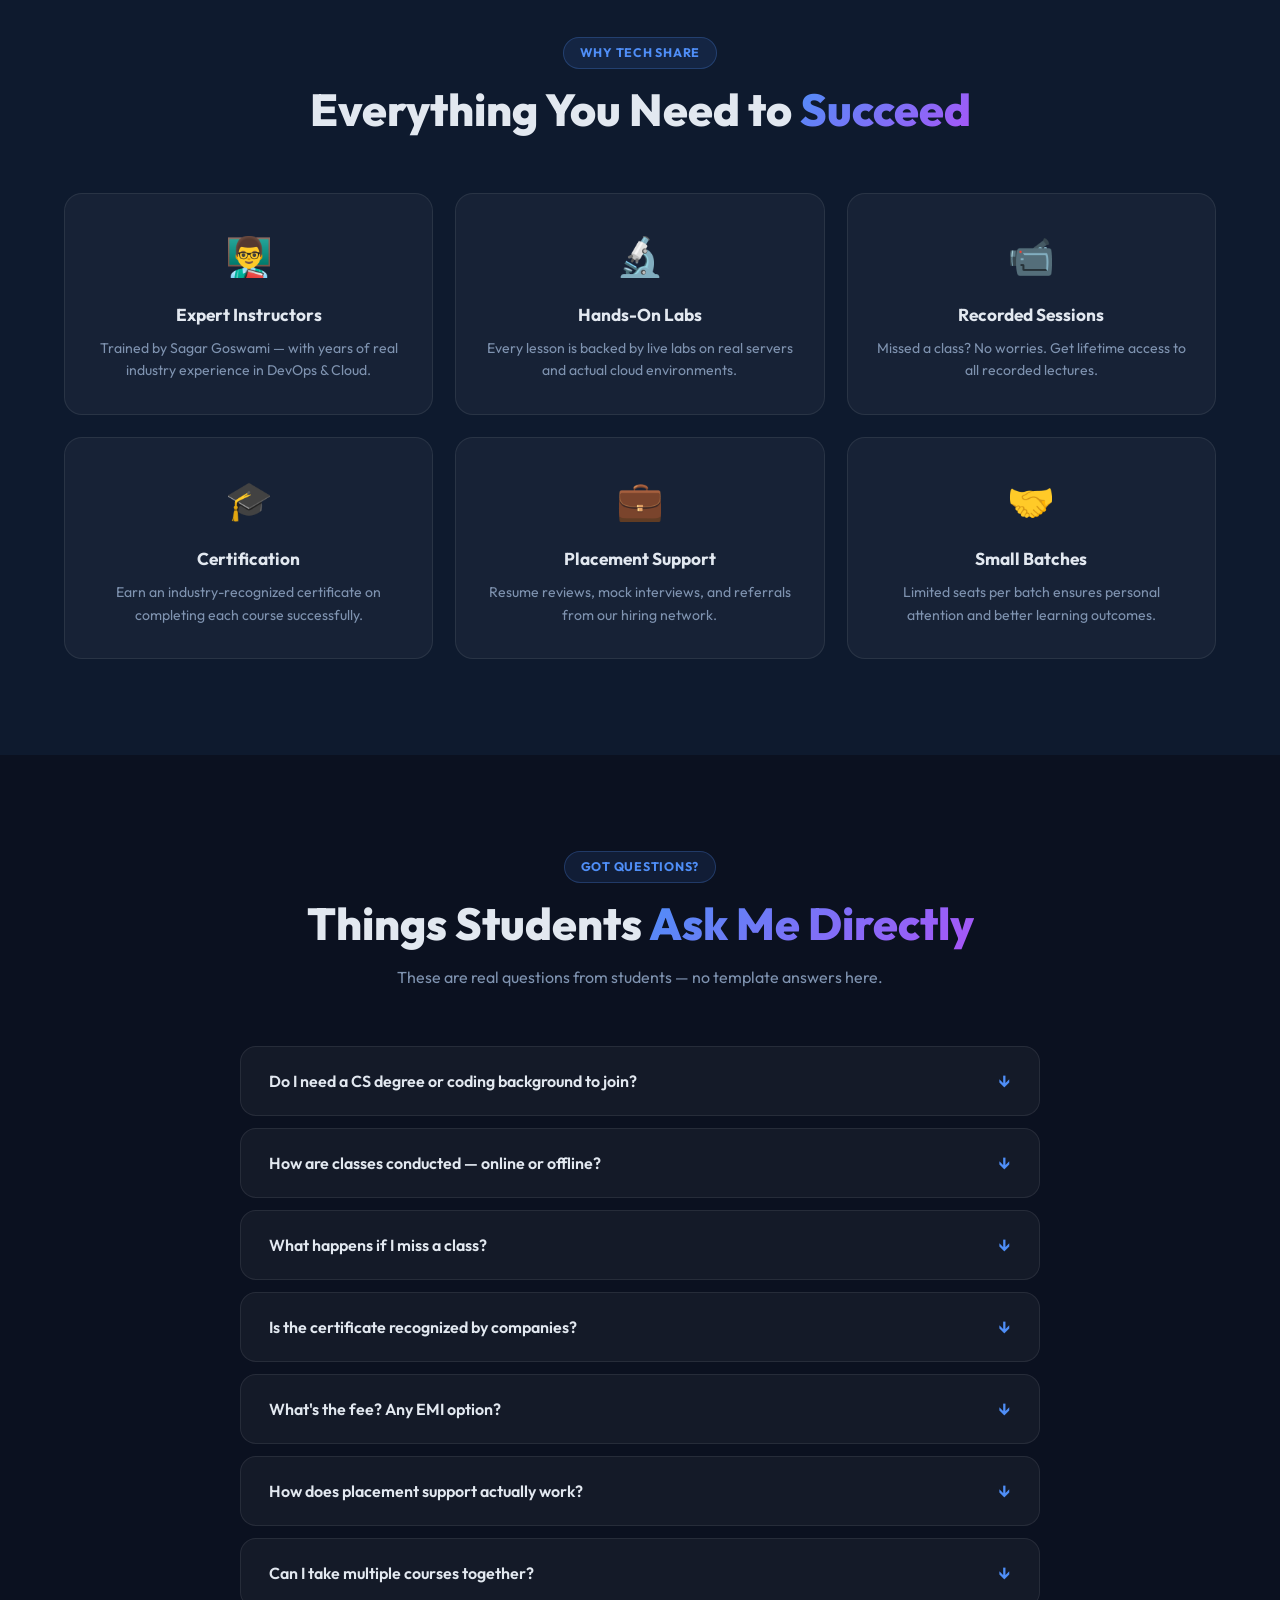
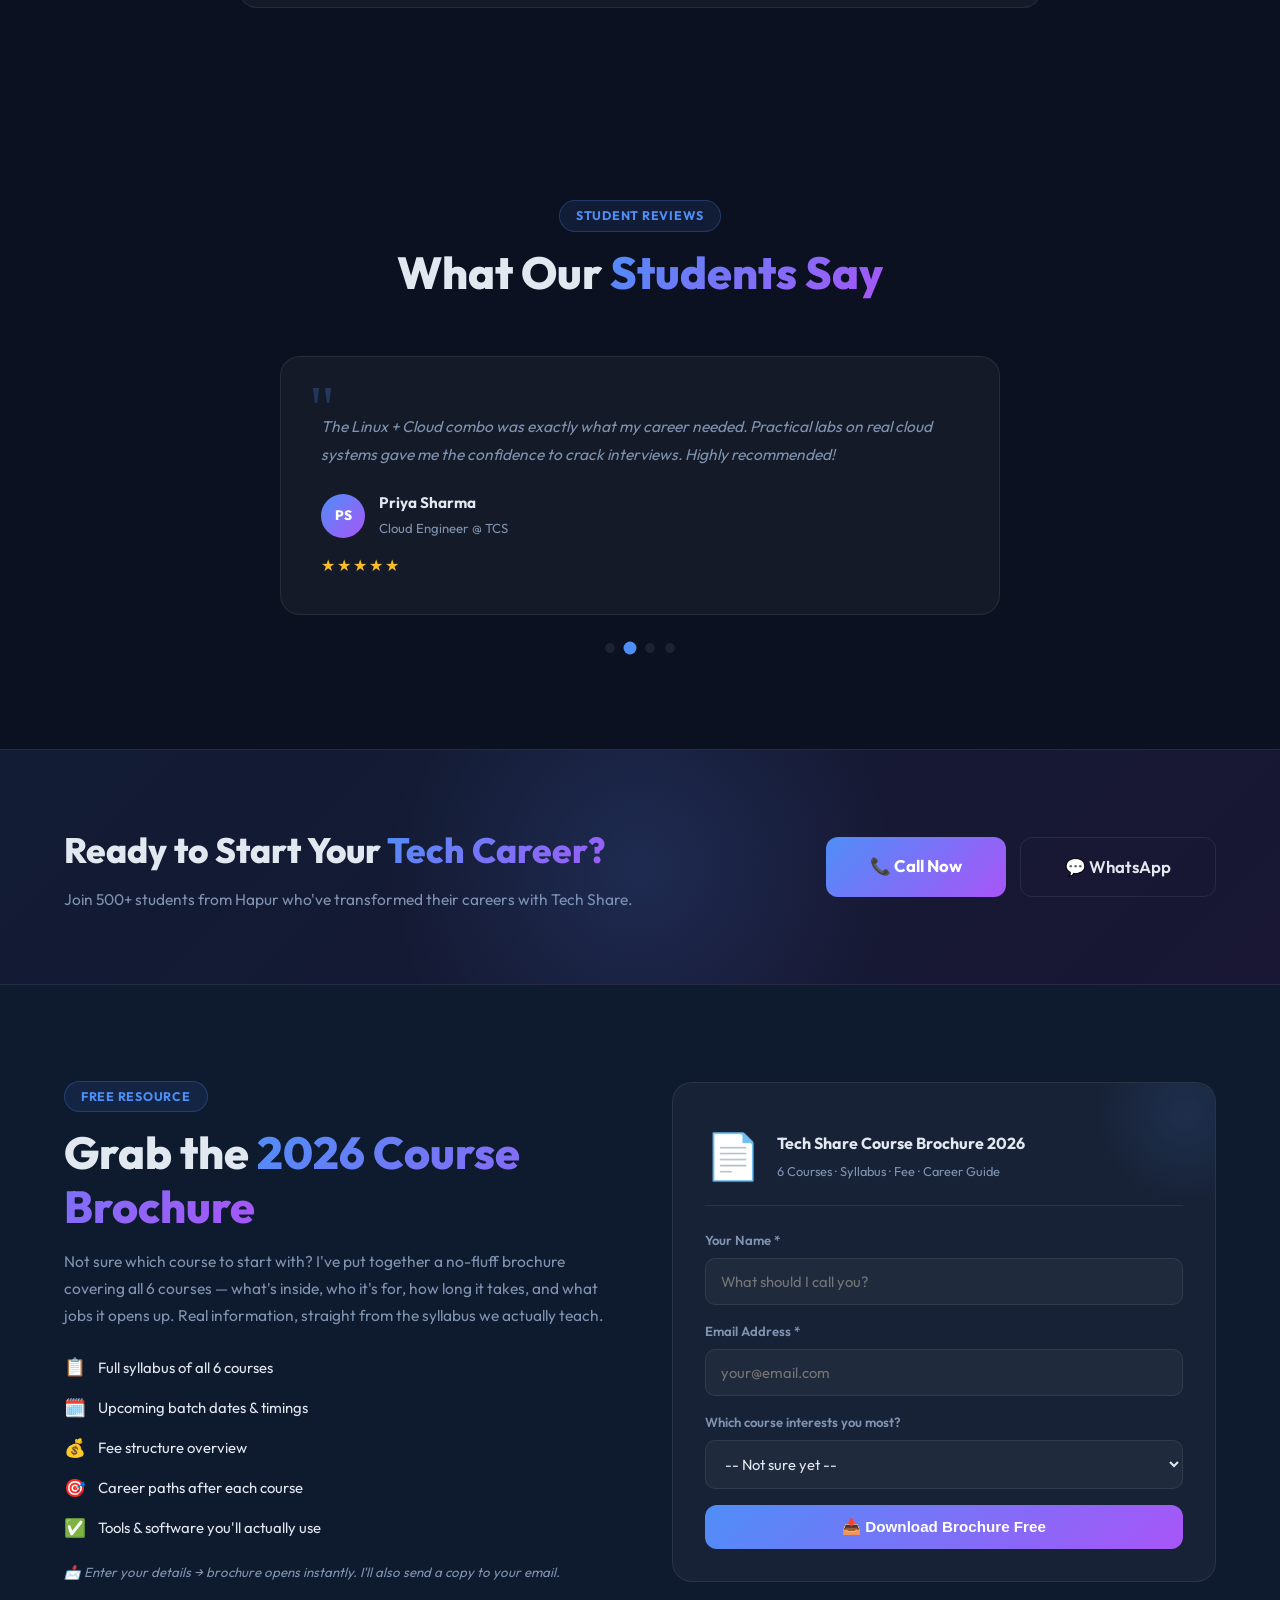
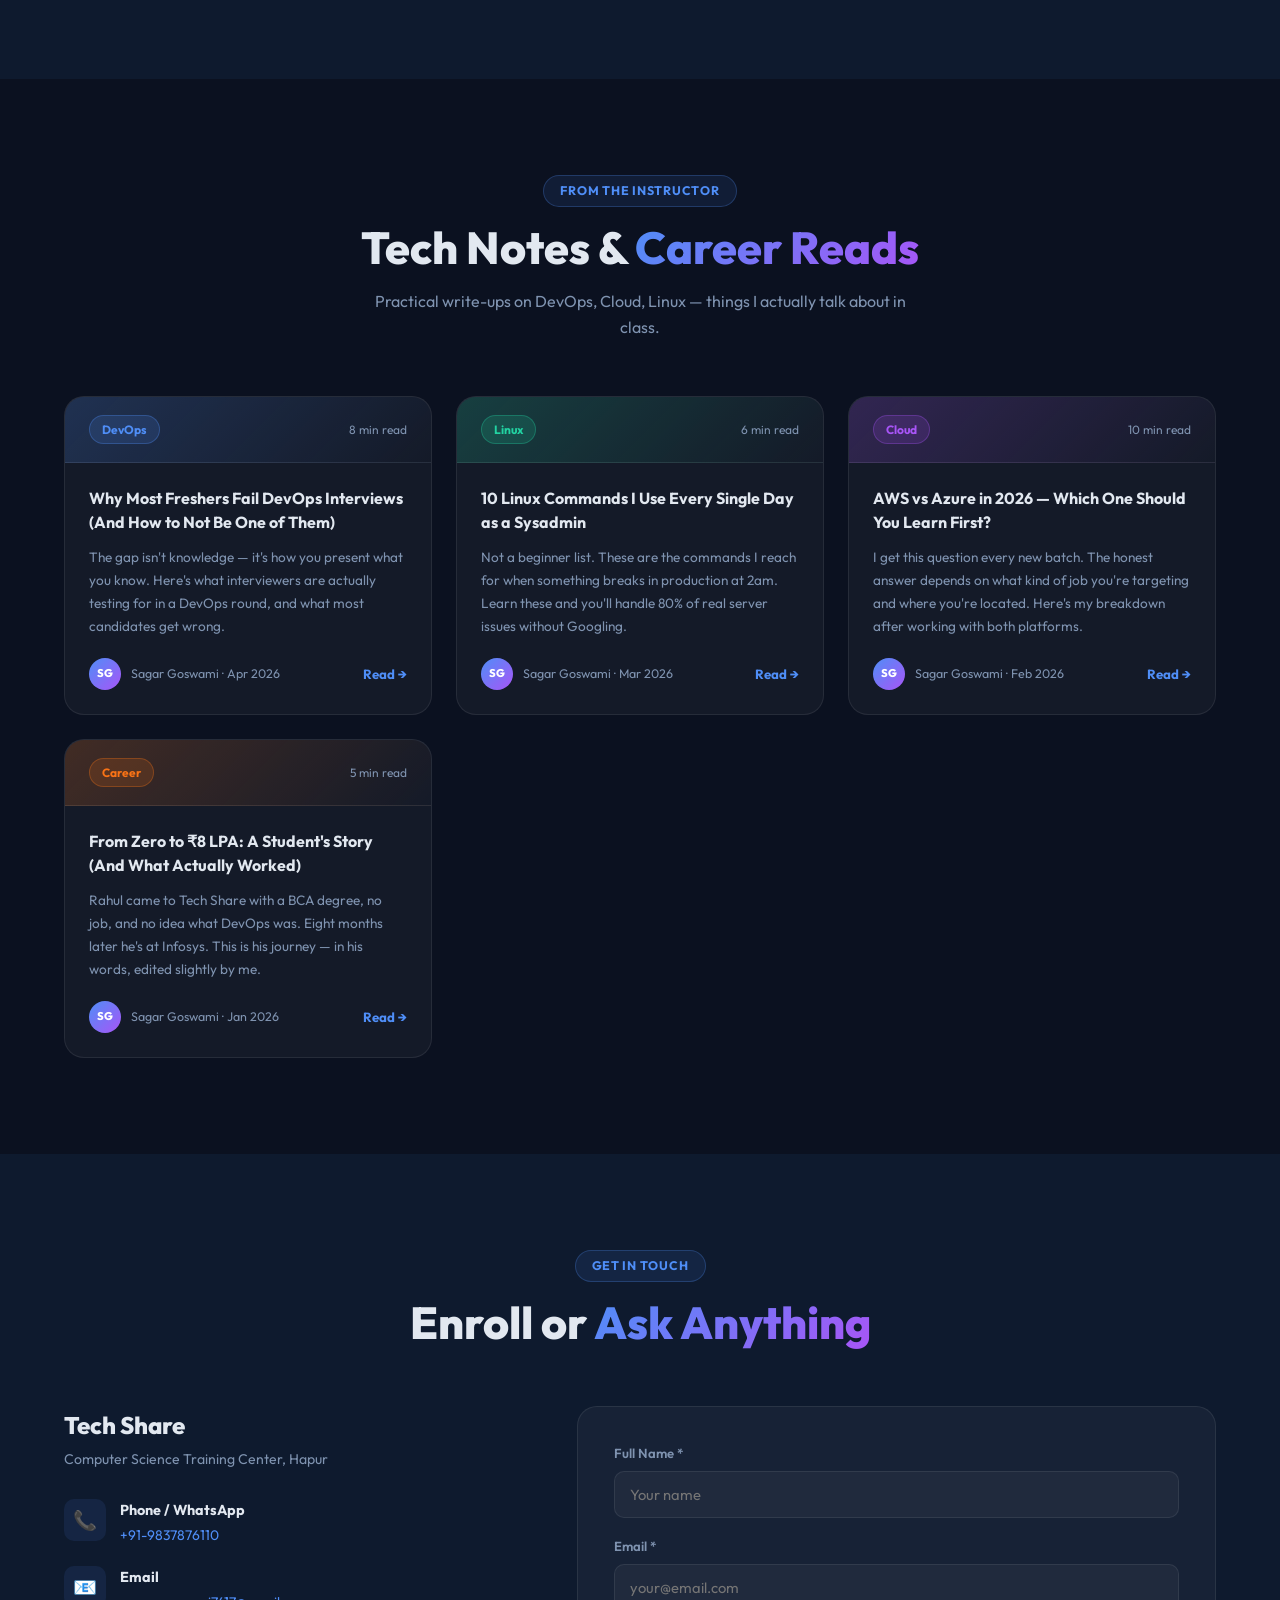
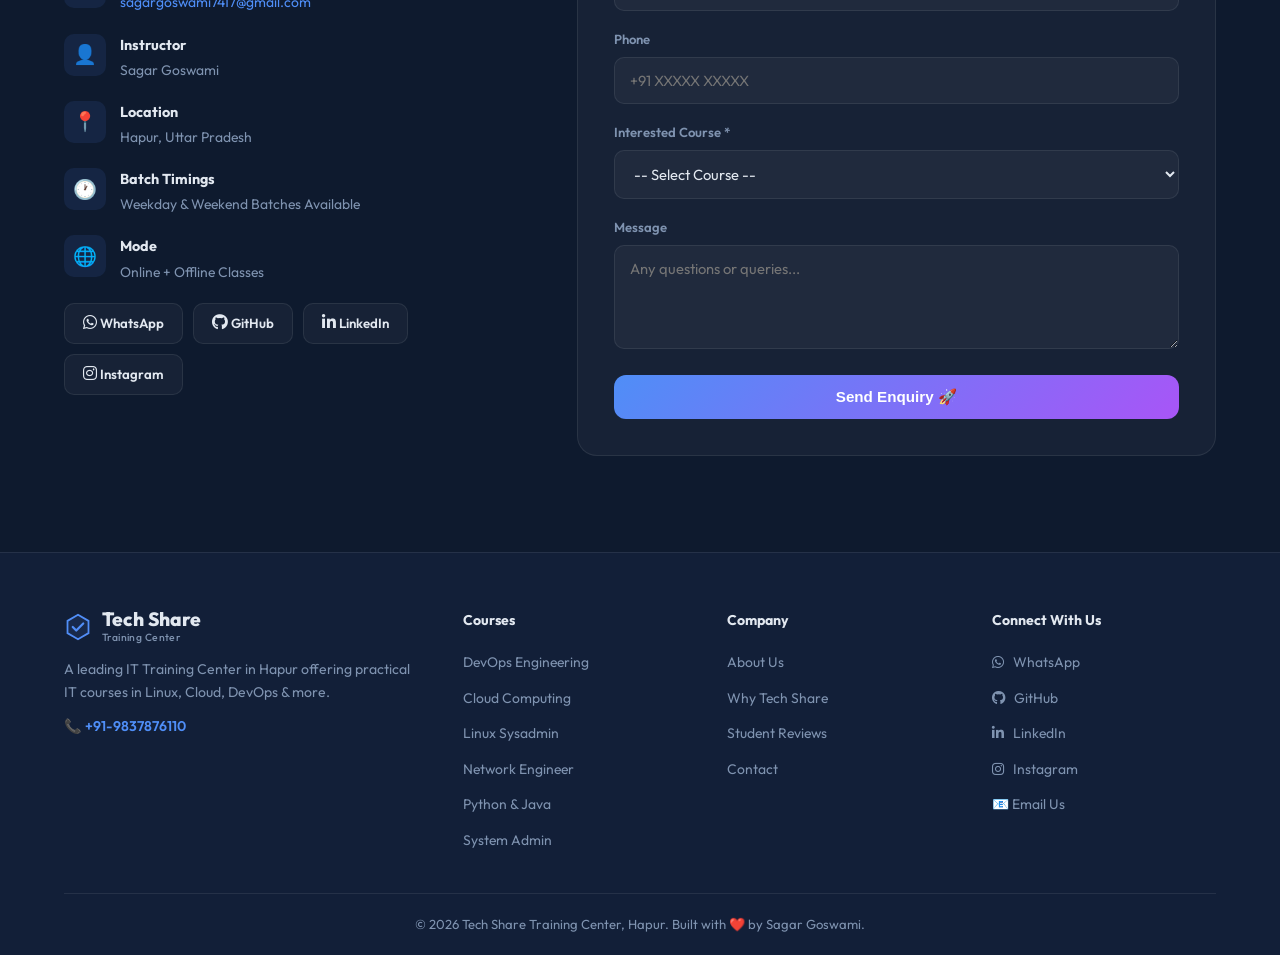
==== commit d6a7cdd0: "feat: replace emoji icons with real Font Awesome brand icons" ====
--- a/index.html
+++ b/index.html
@@ -70,6 +70,8 @@
   <link rel="preconnect" href="https://fonts.gstatic.com" crossorigin />
   <link href="https://fonts.googleapis.com/css2?family=Outfit:wght@300;400;500;600;700;800;900&family=JetBrains+Mono:wght@400;600&display=swap" rel="stylesheet" />
   <link rel="stylesheet" href="style.css" />
+  <!-- Font Awesome 6 — Real Brand Icons -->
+  <link rel="stylesheet" href="https://cdnjs.cloudflare.com/ajax/libs/font-awesome/6.5.1/css/all.min.css" />
 </head>
 
 <body>
@@ -257,7 +259,7 @@
               <li>Prometheus &amp; Grafana</li>
               <li>AWS / Azure DevOps</li>
             </ul>
-            <div class="ccard-meta"><span>📅 3 Months</span><span>🎯 Beginner → Pro</span></div>
+            <div class="ccard-meta"><span>📅 6 Months</span><span>🎯 Beginner → Pro</span></div>
             <a href="#contact" class="btn-enroll-card">Enroll Now →</a>
           </div>
         </div>
@@ -277,7 +279,7 @@
               <li>Cloud Security &amp; IAM</li>
               <li>Cost Optimization</li>
             </ul>
-            <div class="ccard-meta"><span>📅 3 Months</span><span>🎯 Beginner → Pro</span></div>
+            <div class="ccard-meta"><span>📅 6 Months</span><span>🎯 Beginner → Pro</span></div>
             <a href="#contact" class="btn-enroll-card">Enroll Now →</a>
           </div>
         </div>
@@ -296,7 +298,7 @@
               <li>Process &amp; Service Control</li>
               <li>Networking &amp; Firewall</li>
             </ul>
-            <div class="ccard-meta"><span>📅 2 Months</span><span>🎯 Beginner → Mid</span></div>
+            <div class="ccard-meta"><span>📅 3 Months</span><span>🎯 Beginner → Mid</span></div>
             <a href="#contact" class="btn-enroll-card">Enroll Now →</a>
           </div>
         </div>
@@ -315,7 +317,7 @@
               <li>DNS, DHCP, NAT</li>
               <li>Network Troubleshooting</li>
             </ul>
-            <div class="ccard-meta"><span>📅 2 Months</span><span>🎯 Beginner → Mid</span></div>
+            <div class="ccard-meta"><span>📅 3 Months</span><span>🎯 Beginner → Mid</span></div>
             <a href="#contact" class="btn-enroll-card">Enroll Now →</a>
           </div>
         </div>
@@ -334,7 +336,7 @@
               <li>Automation Scripting</li>
               <li>Project-based Learning</li>
             </ul>
-            <div class="ccard-meta"><span>📅 2 Months</span><span>🎯 Beginner → Mid</span></div>
+            <div class="ccard-meta"><span>📅 3 Months</span><span>🎯 Beginner → Mid</span></div>
             <a href="#contact" class="btn-enroll-card">Enroll Now →</a>
           </div>
         </div>
@@ -353,7 +355,7 @@
               <li>Monitoring &amp; Alerting</li>
               <li>Virtualization (VMware/KVM)</li>
             </ul>
-            <div class="ccard-meta"><span>📅 2 Months</span><span>🎯 Beginner → Mid</span></div>
+            <div class="ccard-meta"><span>📅 3 Months</span><span>🎯 Beginner → Mid</span></div>
             <a href="#contact" class="btn-enroll-card">Enroll Now →</a>
           </div>
         </div>
@@ -683,10 +685,10 @@
           <div class="ci-item"><div class="ci-icon">🕐</div><div><strong>Batch Timings</strong><p>Weekday &amp; Weekend Batches Available</p></div></div>
           <div class="ci-item"><div class="ci-icon">🌐</div><div><strong>Mode</strong><p>Online + Offline Classes</p></div></div>
           <div class="social-row">
-            <a href="https://wa.me/919837876110" class="soc-btn" id="soc-whatsapp" target="_blank">💬 WhatsApp</a>
-            <a href="https://github.com/sagargoswami2001" class="soc-btn" id="soc-github" target="_blank">🐙 GitHub</a>
-            <a href="https://www.linkedin.com/in/sagargoswami2001/" class="soc-btn" id="soc-linkedin" target="_blank">💼 LinkedIn</a>
-            <a href="http://www.instagram.com/its_ocean.2001" class="soc-btn" id="soc-instagram" target="_blank">📸 Instagram</a>
+            <a href="https://wa.me/919837876110" class="soc-btn" id="soc-whatsapp" target="_blank"><i class="fa-brands fa-whatsapp"></i> WhatsApp</a>
+            <a href="https://github.com/sagargoswami2001" class="soc-btn" id="soc-github" target="_blank"><i class="fa-brands fa-github"></i> GitHub</a>
+            <a href="https://www.linkedin.com/in/sagargoswami2001/" class="soc-btn" id="soc-linkedin" target="_blank"><i class="fa-brands fa-linkedin-in"></i> LinkedIn</a>
+            <a href="http://www.instagram.com/its_ocean.2001" class="soc-btn" id="soc-instagram" target="_blank"><i class="fa-brands fa-instagram"></i> Instagram</a>
           </div>
         </div>
         <!-- Form submits to Formspree → delivers to sagargoswami7417@gmail.com -->
@@ -757,10 +759,10 @@
         <div class="flinks">
           <h5>Connect With Us</h5>
           <ul>
-            <li><a href="https://wa.me/919837876110" target="_blank">💬 WhatsApp</a></li>
-            <li><a href="https://github.com/sagargoswami2001" target="_blank">🐙 GitHub</a></li>
-            <li><a href="https://www.linkedin.com/in/sagargoswami2001/" target="_blank">💼 LinkedIn</a></li>
-            <li><a href="http://www.instagram.com/its_ocean.2001" target="_blank">📸 Instagram</a></li>
+            <li><a href="https://wa.me/919837876110" target="_blank"><i class="fa-brands fa-whatsapp"></i> WhatsApp</a></li>
+            <li><a href="https://github.com/sagargoswami2001" target="_blank"><i class="fa-brands fa-github"></i> GitHub</a></li>
+            <li><a href="https://www.linkedin.com/in/sagargoswami2001/" target="_blank"><i class="fa-brands fa-linkedin-in"></i> LinkedIn</a></li>
+            <li><a href="http://www.instagram.com/its_ocean.2001" target="_blank"><i class="fa-brands fa-instagram"></i> Instagram</a></li>
             <li><a href="mailto:sagargoswami7417@gmail.com">📧 Email Us</a></li>
           </ul>
         </div>
--- a/style.css
+++ b/style.css
@@ -292,3 +292,13 @@
   .faq-q{padding:18px 20px;font-size:.93rem}
   .faq-a p{padding:0 20px 16px}
 }
+
+/* ===== SOCIAL BUTTON BRAND COLORS ===== */
+.soc-btn i { font-size: 1rem; }
+#soc-whatsapp:hover  { background: #25d366; border-color: #25d366; color: #fff; }
+#soc-github:hover    { background: #333;    border-color: #333;    color: #fff; }
+#soc-linkedin:hover  { background: #0077b5; border-color: #0077b5; color: #fff; }
+#soc-instagram:hover { background: linear-gradient(45deg,#f09433,#e6683c,#dc2743,#cc2366,#bc1888); border-color: #e1306c; color: #fff; }
+
+/* Footer social links icon spacing */
+.flinks a i { margin-right: 6px; }
